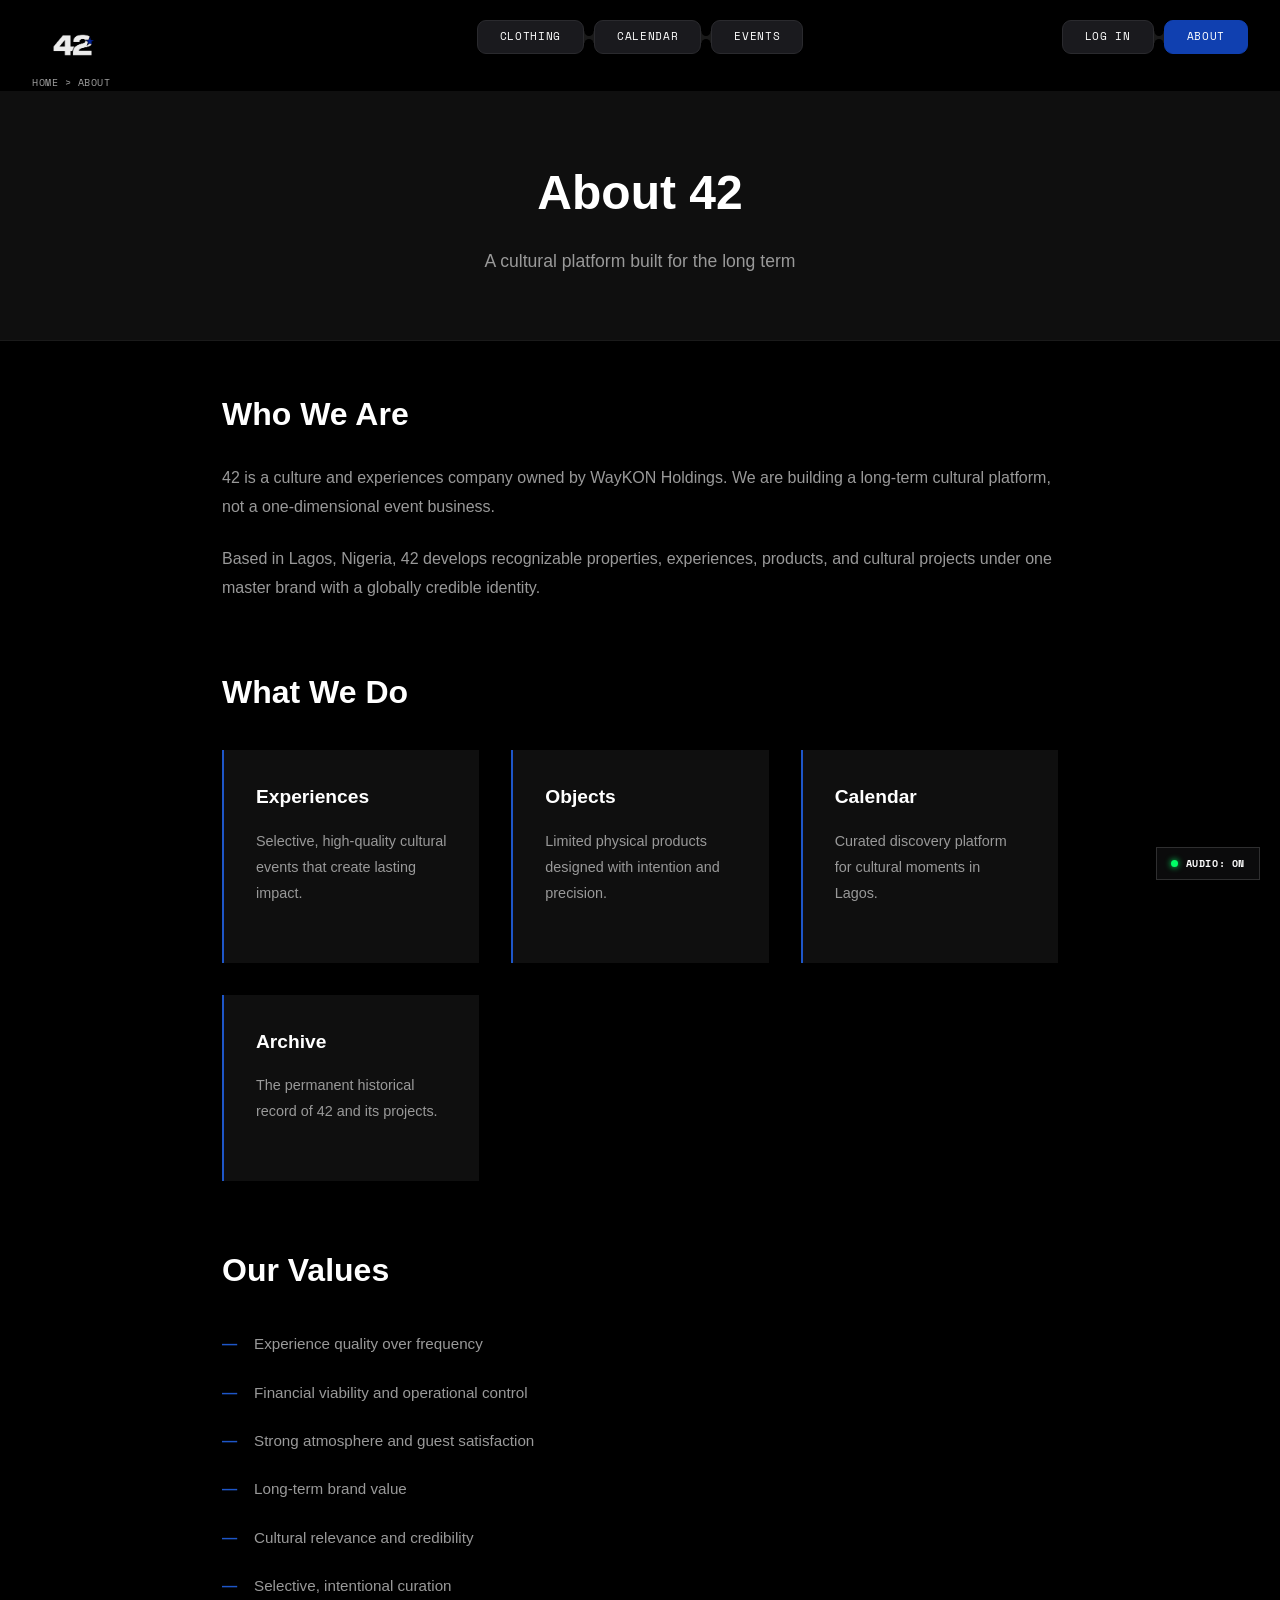
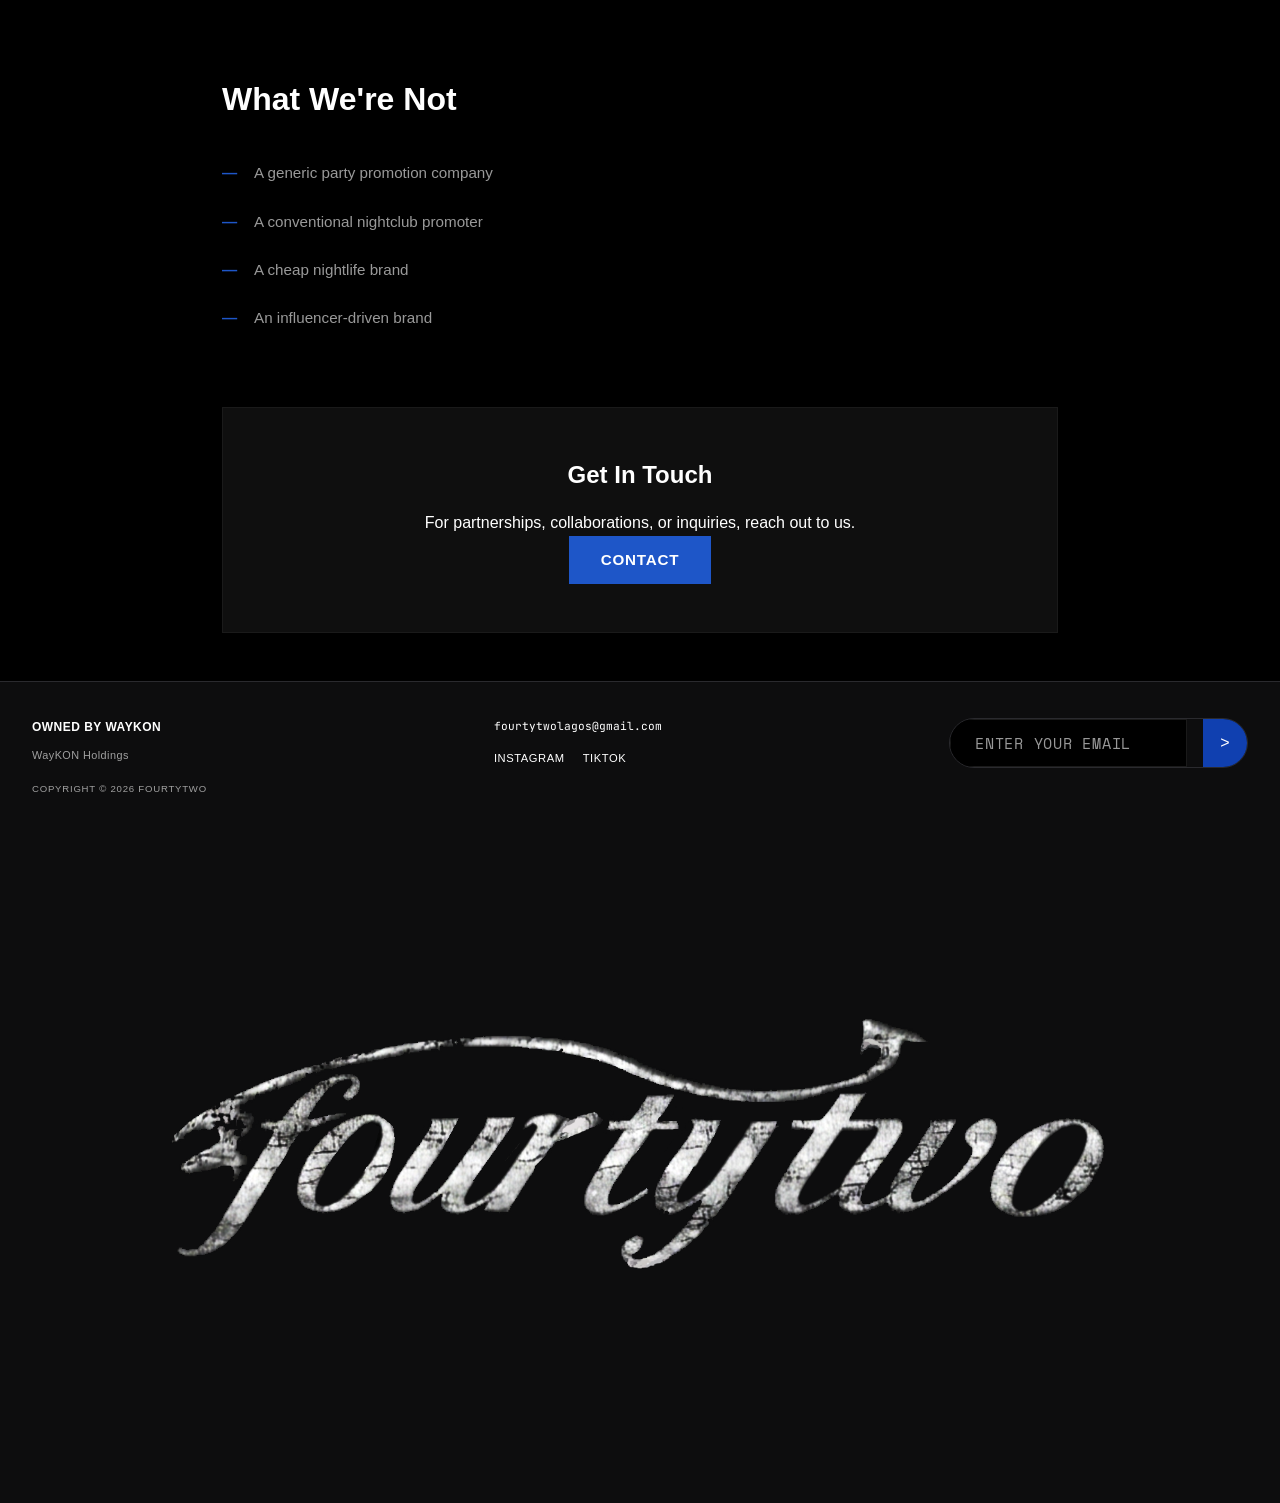
==== about.html @ f709d057 "Skeuomorphic folder-grid Directory, fix widget overlap bug, true persistent audio via pjax Directory" ====
<!DOCTYPE html>
<html lang="en">
<head>
    <meta charset="UTF-8">
    <meta name="viewport" content="width=device-width, initial-scale=1.0">
    <title>About - 42</title>
    <link rel="stylesheet" href="header-footer.css">
    <link rel="stylesheet" href="styles.css">
    <link rel="stylesheet" href="audio-widget.css">
</head>
<body>
    <header class="pdp-header">
        <div class="header-left">
            <a href="index.html"><img src="assets/42logowhite.png" alt="42" class="pdp-logo"></a>
            <span class="pdp-breadcrumb">Home &gt; About</span>
        </div>

        <div class="header-center">
            <nav class="pdp-nav-center">
                <div class="ticket-group">
                    <a href="clothing.html" class="ticket-tab">Clothing</a>
                    <span class="ticket-neck"></span>
                    <a href="calendar.html" class="ticket-tab">Calendar</a>
                    <span class="ticket-neck"></span>
                    <a href="events.html" class="ticket-tab">Events</a>
                </div>
            </nav>
        </div>

        <div class="header-right">
            <div class="pdp-nav-right">
                <div class="ticket-group">
                    <a href="#" class="ticket-tab">Log In</a>
                    <span class="ticket-neck"></span>
                    <a href="about.html" class="ticket-tab active">About</a>
                </div>
            </div>
            <button class="hamburger-btn" id="hamburgerBtn" aria-label="Open menu">
                <span></span><span></span><span></span>
            </button>
        </div>
    </header>

    <div class="mobile-menu-overlay" id="mobileMenu">
        <button class="mobile-menu-close" id="mobileMenuClose" aria-label="Close menu">&times;</button>
        <nav class="mobile-menu-list">
            <a href="index.html" class="mobile-menu-item"><span class="mm-index">0001</span>Home</a>
            <a href="clothing.html" class="mobile-menu-item"><span class="mm-index">0002</span>Clothing</a>
            <a href="calendar.html" class="mobile-menu-item"><span class="mm-index">0003</span>Calendar</a>
            <a href="events.html" class="mobile-menu-item"><span class="mm-index">0004</span>Events</a>
            <a href="about.html" class="mobile-menu-item active"><span class="mm-index">0005</span>About &amp; Contact</a>
            <a href="#" class="mobile-menu-item"><span class="mm-index">0006</span>Log In</a>
        </nav>
    </div>

    <section class="page-header">
        <h1>About 42</h1>
        <p>A cultural platform built for the long term</p>
    </section>

    <section class="about-container">
        <div class="about-section">
            <h2>Who We Are</h2>
            <p>
                42 is a culture and experiences company owned by WayKON Holdings.
                We are building a long-term cultural platform, not a one-dimensional event business.
            </p>
            <p>
                Based in Lagos, Nigeria, 42 develops recognizable properties, experiences, products,
                and cultural projects under one master brand with a globally credible identity.
            </p>
        </div>

        <div class="about-section">
            <h2>What We Do</h2>
            <div class="offerings">
                <div class="offering">
                    <h3>Experiences</h3>
                    <p>Selective, high-quality cultural events that create lasting impact.</p>
                </div>
                <div class="offering">
                    <h3>Objects</h3>
                    <p>Limited physical products designed with intention and precision.</p>
                </div>
                <div class="offering">
                    <h3>Calendar</h3>
                    <p>Curated discovery platform for cultural moments in Lagos.</p>
                </div>
                <div class="offering">
                    <h3>Archive</h3>
                    <p>The permanent historical record of 42 and its projects.</p>
                </div>
            </div>
        </div>

        <div class="about-section">
            <h2>Our Values</h2>
            <ul class="values-list">
                <li>Experience quality over frequency</li>
                <li>Financial viability and operational control</li>
                <li>Strong atmosphere and guest satisfaction</li>
                <li>Long-term brand value</li>
                <li>Cultural relevance and credibility</li>
                <li>Selective, intentional curation</li>
            </ul>
        </div>

        <div class="about-section">
            <h2>What We're Not</h2>
            <ul class="values-list">
                <li>A generic party promotion company</li>
                <li>A conventional nightclub promoter</li>
                <li>A cheap nightlife brand</li>
                <li>An influencer-driven brand</li>
            </ul>
        </div>

        <div class="about-cta" id="contact">
            <h2>Get In Touch</h2>
            <p>For partnerships, collaborations, or inquiries, reach out to us.</p>
            <a href="#" class="btn btn-primary">Contact</a>
        </div>
    </section>

    <footer class="pdp-footer">
        <div class="footer-top">
            <div class="footer-col footer-legal">
                <p class="footer-owner">Owned by WayKON</p>
                <p class="footer-owner-sub">WayKON Holdings</p>
                <p class="footer-copyright">Copyright &copy; 2026 Fourtytwo</p>
            </div>

            <div class="footer-col footer-contact">
                <a href="mailto:fourtytwolagos@gmail.com" class="footer-link footer-email">fourtytwolagos@gmail.com</a>
                <div class="footer-social">
                    <a href="#" class="footer-link" target="_blank" rel="noopener">Instagram</a>
                    <a href="#" class="footer-link" target="_blank" rel="noopener">TikTok</a>
                </div>
            </div>

            <div class="footer-col footer-newsletter">
                <form class="newsletter-form" id="globalNewsletterForm">
                    <input type="email" placeholder="Enter your email" required>
                    <button type="submit" aria-label="Subscribe">&gt;</button>
                </form>
            </div>
        </div>

        <div class="footer-hero">
            <img src="assets/42hooklogo.png" alt="42" class="footer-hero-logo">
        </div>
    </footer>

    <script>
        var hamburgerBtn = document.getElementById('hamburgerBtn');
        var mobileMenu = document.getElementById('mobileMenu');
        var mobileMenuClose = document.getElementById('mobileMenuClose');

        hamburgerBtn.addEventListener('click', function () {
            mobileMenu.classList.add('open');
        });

        mobileMenuClose.addEventListener('click', function () {
            mobileMenu.classList.remove('open');
        });

        document.querySelectorAll('.mobile-menu-item').forEach(function (item) {
            item.addEventListener('click', function () {
                mobileMenu.classList.remove('open');
            });
        });

        var globalNewsletterForm = document.getElementById('globalNewsletterForm');
        globalNewsletterForm.addEventListener('submit', function (e) {
            e.preventDefault();
            globalNewsletterForm.reset();
        });
    </script>

    <button type="button" class="audio-widget" aria-label="Toggle background audio">
        <span class="audio-status-light"></span>
        <span class="audio-label">Audio: On</span>
    </button>
    <script src="audio.js"></script>
    <script src="pjax.js"></script>
</body>
</html>
---- header-footer.css ----
/* ===== 42 — Shared Header + Footer System =====
   Loaded on every page so the top nav and global footer render
   identically site-wide. Component classes only — each page keeps
   its own body/reset/page-content styles in its own stylesheet. */

@import url('https://fonts.googleapis.com/css2?family=Space+Mono:wght@400;700&family=Space+Grotesk:wght@500;700&family=JetBrains+Mono:wght@400;500&display=swap');

:root {
    --bg: #0D0D0E;
    --panel: #1A1A1E;
    --panel-border: #2A2A2E;
    --ink: #FFFFFF;
    --grey: #A0A0A0;
    --accent: #1040B0;
    --accent-hover: #1E56C8;
}

/* ===== Header ===== */
.pdp-header {
    display: grid;
    grid-template-columns: 1fr auto 1fr;
    align-items: start;
    gap: 16px;
    padding: 20px 32px 0;
}

.header-left {
    display: flex;
    flex-direction: column;
    gap: 4px;
    justify-self: start;
}

.header-center {
    display: flex;
    align-items: center;
    justify-self: center;
}

.header-right {
    display: flex;
    align-items: center;
    gap: 16px;
    justify-self: end;
}

.pdp-logo {
    display: block;
    height: 50px;
    width: auto;
}

.pdp-breadcrumb {
    font-family: 'Space Mono', monospace;
    font-size: 0.65rem;
    letter-spacing: 0.05em;
    text-transform: uppercase;
    color: var(--grey);
}

.pdp-nav-center {
    display: flex;
}

/* ===== Hamburger (mobile only) ===== */
.hamburger-btn {
    display: none;
    flex-direction: column;
    justify-content: center;
    gap: 5px;
    width: 28px;
    height: 22px;
    background: none;
    border: none;
    cursor: pointer;
    padding: 0;
}

.hamburger-btn span {
    display: block;
    width: 100%;
    height: 2px;
    background: #ffffff;
}

/* ===== Mobile Full-Screen Menu ===== */
.mobile-menu-overlay {
    position: fixed;
    inset: 0;
    background: var(--bg);
    z-index: 2000;
    display: flex;
    flex-direction: column;
    justify-content: center;
    padding: 32px 28px;
    opacity: 0;
    transform: translateY(-12px);
    pointer-events: none;
    transition: opacity 0.25s ease, transform 0.25s ease;
}

.mobile-menu-overlay.open {
    opacity: 1;
    transform: translateY(0);
    pointer-events: auto;
}

.mobile-menu-close {
    position: absolute;
    top: 24px;
    right: 28px;
    background: none;
    border: none;
    color: #ffffff;
    font-size: 2rem;
    line-height: 1;
    cursor: pointer;
}

.mobile-menu-list {
    display: flex;
    flex-direction: column;
    gap: 4px;
}

.mobile-menu-item {
    display: flex;
    align-items: baseline;
    gap: 20px;
    font-family: 'Space Grotesk', 'Space Mono', monospace;
    font-size: clamp(2.6rem, 12vw, 4.2rem);
    font-weight: 700;
    text-transform: uppercase;
    letter-spacing: -0.01em;
    line-height: 1.02;
    color: #ffffff;
    text-decoration: none;
}

.mm-index {
    font-family: 'Space Mono', monospace;
    font-size: 0.9rem;
    font-weight: 400;
    color: var(--grey);
    min-width: 2.6em;
}

.mobile-menu-item.active,
.mobile-menu-item.active .mm-index {
    color: var(--accent-hover);
}

/* ===== Ticket-Tab Component =====
   Interlocking rounded-block navigation with a narrow connecting
   "neck" between each pair of tabs, and small circular notches
   punched out of the neck (colored to match the canvas) to create
   the ticket-stub / perforated coupon-link seam. */
.ticket-group {
    display: flex;
    align-items: center;
}

.ticket-tab {
    position: relative;
    z-index: 2;
    height: 34px;
    padding: 0 22px;
    display: inline-flex;
    align-items: center;
    justify-content: center;
    border-radius: 9px;
    background: var(--panel);
    border: 1px solid var(--panel-border);
    color: var(--ink);
    font-family: 'Space Mono', monospace;
    font-size: 0.68rem;
    letter-spacing: 0.06em;
    text-transform: uppercase;
    text-decoration: none;
    white-space: nowrap;
    cursor: pointer;
    transition: background 0.2s ease, border-color 0.2s ease, color 0.2s ease;
}

.ticket-tab.active {
    background: var(--accent);
    border-color: var(--accent);
    color: #ffffff;
}

.ticket-tab:hover {
    background: var(--accent-hover);
    border-color: var(--accent-hover);
    color: #ffffff;
}

.ticket-neck {
    position: relative;
    z-index: 1;
    width: 14px;
    height: 14px;
    flex-shrink: 0;
    background: var(--panel-border);
    margin: 0 -1px;
}

.ticket-neck::before,
.ticket-neck::after {
    content: '';
    position: absolute;
    left: 50%;
    transform: translateX(-50%);
    width: 11px;
    height: 11px;
    border-radius: 50%;
    background: var(--bg);
}

.ticket-neck::before {
    top: -5.5px;
}

.ticket-neck::after {
    bottom: -5.5px;
}

/* ===== Footer ===== */
.pdp-footer {
    background: var(--bg);
    border-top: 1px solid var(--panel-border);
    margin-top: 40px;
}

.footer-top {
    max-width: 1400px;
    margin: 0 auto;
    padding: 36px 32px 10px;
    display: flex;
    flex-wrap: wrap;
    gap: 40px;
    justify-content: space-between;
}

.footer-col {
    display: flex;
    flex-direction: column;
    gap: 10px;
}

.footer-owner {
    color: var(--ink);
    font-weight: 700;
    text-transform: uppercase;
    letter-spacing: 0.04em;
    font-size: 0.75rem;
}

.footer-owner-sub {
    color: var(--grey);
    font-size: 0.68rem;
    letter-spacing: 0.04em;
}

.footer-copyright {
    color: var(--grey);
    margin-top: 6px;
    text-transform: uppercase;
    letter-spacing: 0.08em;
    font-size: 0.6rem;
}

.footer-link {
    color: var(--ink);
    text-decoration: none;
    text-transform: uppercase;
    letter-spacing: 0.05em;
    font-size: 0.7rem;
    transition: color 0.2s ease;
}

.footer-link:hover {
    color: var(--accent-hover);
}

.footer-email {
    font-family: 'JetBrains Mono', 'Space Mono', monospace;
    text-transform: none;
    letter-spacing: 0;
}

.footer-social {
    display: flex;
    gap: 18px;
    margin-top: 4px;
}

.newsletter-form {
    display: flex;
    border: 1px solid var(--panel-border);
    border-radius: 999px;
    overflow: hidden;
    min-width: 240px;
}

.newsletter-form input {
    flex: 1;
    background: transparent;
    border: none;
    padding: 10px 16px;
    color: var(--ink);
    font-family: 'Space Mono', monospace;
    font-size: 0.65rem;
    text-transform: uppercase;
    letter-spacing: 0.05em;
}

.newsletter-form input::placeholder {
    color: var(--grey);
}

.newsletter-form input:focus {
    outline: none;
}

.newsletter-form button {
    background: var(--accent);
    border: none;
    color: #ffffff;
    width: 44px;
    font-size: 1rem;
    cursor: pointer;
    transition: background 0.2s ease;
}

.newsletter-form button:hover {
    background: var(--accent-hover);
}

.footer-hero {
    width: 100%;
    overflow: hidden;
    padding: 0 24px 4px;
}

.footer-hero-logo {
    width: 100%;
    display: block;
}

/* ===== Responsive (Mobile ≤768px) ===== */
@media (max-width: 768px) {
    .pdp-header {
        grid-template-columns: 1fr auto;
        align-items: center;
        padding: 20px 24px 0;
    }

    .header-left {
        justify-self: start;
    }

    .pdp-logo {
        height: 38px;
    }

    .header-center {
        display: none;
    }

    .header-right {
        justify-self: end;
    }

    .header-right .pdp-nav-right {
        display: none;
    }

    .hamburger-btn {
        display: flex;
    }

    .footer-top {
        flex-direction: column;
        gap: 28px;
        padding: 36px 24px 16px;
    }

    .newsletter-form {
        min-width: 0;
        width: 100%;
    }
}
---- styles.css ----
/* Root Variables */
:root {
    --primary-color: #1a3a52;
    --primary-light: #2a5a7f;
    --bg-dark: #000000;
    --bg-washed: #0f0f0f;
    --text-primary: #ffffff;
    --text-secondary: #999999;
    --text-tertiary: #666666;
    --border-color: #1a1a1a;
    --accent-blue: #1E56C8;
    --accent-blue-deep: #1040B0;
    --code-color: #7c7c7c;
}

/* Global Styles */
* {
    margin: 0;
    padding: 0;
    box-sizing: border-box;
}

html, body {
    width: 100%;
    overflow-x: hidden;
}

body {
    background-color: var(--bg-dark);
    color: var(--text-primary);
    font-family: -apple-system, BlinkMacSystemFont, 'Segoe UI', Roboto, 'Helvetica Neue', Arial, sans-serif;
    line-height: 1.6;
}

/* Loading Screen */
.loading-screen {
    position: fixed;
    top: 0;
    left: 0;
    width: 100%;
    height: 100%;
    background-color: #000000;
    display: flex;
    align-items: center;
    justify-content: center;
    z-index: 9999;
    opacity: 1;
    transition: opacity 0.5s ease-out;
}

.loading-content {
    text-align: center;
}

.loading-video {
    max-width: 300px;
    max-height: 300px;
    width: auto;
    height: auto;
}

/* Navigation */
.navbar {
    background-color: transparent;
    border-bottom: none;
    position: fixed;
    top: 0;
    left: 0;
    right: 0;
    z-index: 1000;
    backdrop-filter: blur(10px);
    -webkit-backdrop-filter: blur(10px);
}

.nav-container {
    max-width: 100%;
    margin: 0 auto;
    padding: 1.5rem 2.5rem;
    display: flex;
    justify-content: space-between;
    align-items: center;
}

.logo {
    font-size: 0.9rem;
    font-weight: 400;
    letter-spacing: 0.05em;
    color: var(--text-primary);
    text-transform: uppercase;
}

.nav-links {
    display: flex;
    list-style: none;
    gap: 3rem;
    position: absolute;
    left: 50%;
    transform: translateX(-50%);
}

.nav-links a {
    color: var(--text-secondary);
    text-decoration: none;
    font-size: 0.8rem;
    transition: color 0.3s ease;
    position: relative;
    text-transform: uppercase;
    letter-spacing: 0.1em;
    font-weight: 500;
}

.nav-links a:hover,
.nav-links a.active {
    color: var(--text-primary);
}

.nav-links a.active::after {
    content: '';
    position: absolute;
    bottom: -8px;
    left: 0;
    width: 100%;
    height: 1px;
    background-color: var(--text-primary);
}

.nav-right {
    display: flex;
    gap: 2rem;
    align-items: center;
}

.nav-icon {
    color: var(--text-secondary);
    text-decoration: none;
    font-size: 0.75rem;
    text-transform: uppercase;
    letter-spacing: 0.1em;
    transition: color 0.3s ease;
}

.nav-icon:hover {
    color: var(--text-primary);
}

/* Page Header */
.page-header {
    padding-top: 48px;
    padding-bottom: 80px;
    border-bottom: 1px solid var(--border-color);
}

.page-header h1 {
    font-size: 3.5rem;
    font-weight: 700;
    margin-bottom: 1rem;
}

.page-header p {
    font-size: 1.1rem;
    color: var(--text-secondary);
}

/* Code Label */
.code-label {
    font-size: 0.75rem;
    font-weight: 600;
    letter-spacing: 0.15em;
    color: var(--code-color);
    text-transform: uppercase;
    margin-bottom: 2rem;
    display: block;
}

/* Hero Section */
.hero {
    position: relative;
    min-height: 100vh;
    display: flex;
    align-items: center;
    justify-content: center;
    background: #000000;
    overflow: hidden;
    border-bottom: 1px solid var(--border-color);
}

.hero-bg {
    position: absolute;
    top: 0;
    right: 0;
    width: 50%;
    height: 100%;
    background: radial-gradient(circle at top right, rgba(42, 90, 127, 0.08) 0%, transparent 70%);
    pointer-events: none;
}

.hero-content {
    position: relative;
    z-index: 10;
    text-align: center;
    max-width: 800px;
    padding: 2rem;
}

.hero h1 {
    font-size: 5rem;
    font-weight: 700;
    letter-spacing: -0.02em;
    margin-bottom: 0.5rem;
    line-height: 1.1;
}

.hero .subtitle {
    font-size: 1.2rem;
    color: var(--text-secondary);
    margin-bottom: 1.5rem;
    font-weight: 400;
}

.hero p {
    font-size: 1.5rem;
    color: var(--text-secondary);
    margin-bottom: 0.5rem;
}

.hero-description {
    font-size: 1rem;
    color: var(--text-tertiary);
    margin-bottom: 2.5rem;
    line-height: 1.8;
}

/* Buttons */
.btn {
    display: inline-block;
    padding: 0.75rem 2rem;
    border: none;
    border-radius: 0;
    font-size: 0.95rem;
    font-weight: 600;
    text-decoration: none;
    cursor: pointer;
    transition: all 0.3s ease;
    text-transform: uppercase;
    letter-spacing: 0.05em;
}

.btn-primary {
    background-color: var(--accent-blue);
    color: var(--text-primary);
}

.btn-primary:hover {
    background-color: var(--primary-light);
    transform: translateY(-2px);
}

.btn-secondary {
    background-color: transparent;
    color: var(--accent-blue);
    border: 1px solid var(--accent-blue);
}

.btn-secondary:hover {
    background-color: var(--accent-blue);
    color: var(--text-primary);
}

/* Page Header */
.page-header {
    background-color: var(--bg-washed);
    padding: 4rem 2rem;
    text-align: center;
    border-bottom: 1px solid var(--border-color);
}

.page-header h1 {
    font-size: 3rem;
    margin-bottom: 1rem;
}

.page-header p {
    font-size: 1.1rem;
    color: var(--text-secondary);
}

/* Featured Section */
.featured {
    max-width: 1400px;
    margin: 0 auto;
    padding: 5rem 2rem;
    border-bottom: 1px solid var(--border-color);
}

.featured-header {
    display: flex;
    justify-content: space-between;
    align-items: center;
    margin-bottom: 3rem;
}

.featured-header h2 {
    font-size: 2rem;
    letter-spacing: 0.05em;
}

.archive-link a {
    color: var(--accent-blue);
    text-decoration: none;
    font-size: 0.9rem;
    transition: all 0.3s ease;
}

.archive-link a:hover {
    transform: translateX(4px);
}

.featured-grid {
    display: grid;
    grid-template-columns: repeat(auto-fit, minmax(300px, 1fr));
    gap: 2rem;
}

.featured-item {
    cursor: pointer;
    transition: all 0.3s ease;
}

.featured-item:hover {
    transform: translateY(-4px);
}

.featured-image {
    aspect-ratio: 1;
    margin-bottom: 1.5rem;
}

.featured-info p {
    font-size: 0.9rem;
    color: var(--text-secondary);
    margin-bottom: 0.75rem;
}

.featured-item h3 {
    font-size: 1.3rem;
    margin-bottom: 0.5rem;
}

/* Catalog Section */
.catalog {
    max-width: 1400px;
    margin: 0 auto;
    padding: 3rem 2rem;
    border-bottom: 1px solid var(--border-color);
}

.catalog-header {
    display: flex;
    justify-content: space-between;
    align-items: center;
}

.catalog-header h2 {
    font-size: 2rem;
    letter-spacing: 0.05em;
}

.catalog-nav {
    display: flex;
    gap: 2rem;
}

.catalog-nav a {
    color: var(--text-secondary);
    text-decoration: none;
    font-size: 0.95rem;
    transition: color 0.3s ease;
    position: relative;
}

.catalog-nav a:hover {
    color: var(--accent-blue);
}

/* Clothing Preview Section */
.clothing-preview {
    max-width: 1200px;
    margin: 5rem auto;
    padding: 0 2rem;
}

.preview-content {
    display: grid;
    grid-template-columns: 1fr 1fr;
    gap: 4rem;
    align-items: center;
}

.preview-text h2 {
    font-size: 2.5rem;
    margin-bottom: 1.5rem;
}

.preview-text p {
    font-size: 1rem;
    color: var(--text-secondary);
    margin-bottom: 1rem;
}

.preview-description {
    font-size: 1.1rem !important;
    color: var(--text-secondary) !important;
    margin-bottom: 2rem !important;
}

.preview-image {
    aspect-ratio: 1;
}

.image-placeholder {
    width: 100%;
    height: 100%;
    background-color: var(--bg-washed);
    border: 1px solid var(--border-color);
    display: flex;
    align-items: center;
    justify-content: center;
    font-size: 1.2rem;
    color: var(--text-secondary);
    font-weight: 600;
    letter-spacing: 0.1em;
}

/* Events Container */
.events-container {
    max-width: 1000px;
    margin: 3rem auto;
    padding: 0 2rem;
}

.event-card {
    background-color: var(--bg-washed);
    border: 1px solid var(--border-color);
    padding: 3rem;
    border-radius: 0;
}

.event-header {
    margin-bottom: 2rem;
    border-bottom: 1px solid var(--border-color);
    padding-bottom: 2rem;
}

.event-header h2 {
    font-size: 2.5rem;
    margin-bottom: 0.5rem;
}

.event-date {
    color: var(--accent-blue);
    font-size: 0.95rem;
    font-weight: 600;
    letter-spacing: 0.05em;
}

.event-details {
    margin-bottom: 2.5rem;
}

.event-details p {
    margin-bottom: 1rem;
    font-size: 0.95rem;
    color: var(--text-secondary);
}

.event-description {
    font-size: 1.1rem !important;
    line-height: 1.8 !important;
    color: var(--text-secondary) !important;
}

/* Ticket Section */
.ticket-section {
    margin-bottom: 3rem;
}

.ticket-section h3 {
    font-size: 1.5rem;
    margin-bottom: 2rem;
    letter-spacing: 0.05em;
}

.tickets {
    display: grid;
    grid-template-columns: repeat(auto-fit, minmax(250px, 1fr));
    gap: 2rem;
    margin-bottom: 2rem;
}

.ticket-type {
    background-color: var(--bg-dark);
    border: 1px solid var(--border-color);
    padding: 2rem;
}

.ticket-type h4 {
    font-size: 1.1rem;
    margin-bottom: 1rem;
}

.price {
    color: var(--accent-blue);
    font-size: 1.5rem;
    font-weight: 600;
    margin-bottom: 1.5rem;
}

.ticket-benefits {
    list-style: none;
    font-size: 0.9rem;
}

.ticket-benefits li {
    margin-bottom: 0.5rem;
    color: var(--text-secondary);
    padding-left: 1.5rem;
    position: relative;
}

.ticket-benefits li:before {
    content: '→';
    position: absolute;
    left: 0;
    color: var(--accent-blue);
}

/* Table Section */
.table-section {
    margin-bottom: 3rem;
}

.table-section h3 {
    font-size: 1.5rem;
    margin-bottom: 2rem;
    letter-spacing: 0.05em;
}

.tables {
    display: grid;
    grid-template-columns: repeat(auto-fit, minmax(200px, 1fr));
    gap: 2rem;
    margin-bottom: 2rem;
}

.table-type {
    background-color: var(--bg-dark);
    border: 1px solid var(--border-color);
    padding: 2rem;
}

.table-type h4 {
    font-size: 1.1rem;
    margin-bottom: 1rem;
}

.capacity {
    color: var(--text-secondary);
    font-size: 0.9rem;
    margin-top: 1rem;
}

/* Objects Container */
.objects-container {
    max-width: 1200px;
    margin: 3rem auto;
    padding: 0 2rem;
}

.object-card {
    display: grid;
    grid-template-columns: 1fr 1fr;
    gap: 3rem;
    align-items: center;
    margin-bottom: 4rem;
}

.object-card.alternate {
    direction: rtl;
}

.object-card.alternate > * {
    direction: ltr;
}

.object-image {
    aspect-ratio: 1;
}

.object-info {
    padding: 2rem;
}

.object-type {
    color: var(--accent-blue);
    font-size: 0.85rem;
    font-weight: 600;
    letter-spacing: 0.1em;
    text-transform: uppercase;
    margin-bottom: 1rem;
}

.object-info h2 {
    font-size: 2rem;
    margin-bottom: 1rem;
}

.object-description {
    color: var(--text-secondary);
    margin-bottom: 2rem;
    line-height: 1.8;
}

.object-details {
    background-color: var(--bg-washed);
    padding: 1.5rem;
    margin-bottom: 1.5rem;
    border-left: 2px solid var(--accent-blue);
}

.object-details p {
    margin-bottom: 0.75rem;
    font-size: 0.9rem;
}

/* Archive Preview */
.archive-preview {
    background-color: var(--bg-washed);
    padding: 4rem 2rem;
    text-align: center;
    margin-top: 4rem;
}

.archive-preview h2 {
    font-size: 2rem;
    margin-bottom: 1rem;
}

.archive-preview p {
    color: var(--text-secondary);
    margin-bottom: 2rem;
}

/* Calendar */
.calendar-container {
    max-width: 1000px;
    margin: 3rem auto;
    padding: 0 2rem;
}

.calendar-intro {
    background-color: var(--bg-washed);
    padding: 2rem;
    border: 1px solid var(--border-color);
    margin-bottom: 3rem;
    color: var(--text-secondary);
    line-height: 1.8;
}

.calendar-filters {
    display: flex;
    align-items: center;
    margin-bottom: 3rem;
    flex-wrap: wrap;
}

/* Ticket-tab component: interlocking rounded blocks connected by a
   narrow neck with circular notches punched to the canvas color,
   matching the ticket-stub navigation used on the clothing page. */
.ticket-neck {
    position: relative;
    z-index: 1;
    width: 12px;
    height: 12px;
    flex-shrink: 0;
    background: var(--border-color);
    margin: 0 -1px;
}

.ticket-neck::before,
.ticket-neck::after {
    content: '';
    position: absolute;
    left: 50%;
    transform: translateX(-50%);
    width: 9px;
    height: 9px;
    border-radius: 50%;
    background: var(--bg-dark);
}

.ticket-neck::before {
    top: -4.5px;
}

.ticket-neck::after {
    bottom: -4.5px;
}

.filter-btn {
    position: relative;
    z-index: 2;
    padding: 0.5rem 1.5rem;
    background-color: var(--bg-washed);
    border: 1px solid var(--border-color);
    border-radius: 8px;
    color: var(--text-secondary);
    cursor: pointer;
    transition: all 0.3s ease;
    font-size: 0.9rem;
}

.filter-btn:hover,
.filter-btn.active {
    background-color: var(--accent-blue);
    color: var(--text-primary);
    border-color: var(--accent-blue);
}

.events-list {
    display: flex;
    flex-direction: column;
    gap: 1.5rem;
}

.calendar-event {
    display: flex;
    align-items: flex-start;
    gap: 2rem;
    padding: 1.5rem;
    background-color: var(--bg-washed);
    border: 1px solid var(--border-color);
    transition: all 0.3s ease;
}

.calendar-event:hover {
    border-color: var(--accent-blue);
    background-color: rgba(42, 90, 127, 0.05);
}

.event-meta {
    display: flex;
    flex-direction: column;
    align-items: center;
    min-width: 60px;
}

.event-month {
    font-size: 0.75rem;
    font-weight: 700;
    letter-spacing: 0.1em;
    color: var(--accent-blue);
    text-transform: uppercase;
}

.event-day {
    font-size: 2rem;
    font-weight: 700;
}

.event-info {
    flex: 1;
}

.event-info h3 {
    font-size: 1.3rem;
    margin-bottom: 0.5rem;
}

.event-venue {
    font-size: 0.9rem;
    color: var(--text-secondary);
    margin-bottom: 0.5rem;
}

.event-category {
    font-size: 0.85rem;
    color: var(--accent-blue);
    font-weight: 600;
}

.event-link {
    color: var(--accent-blue);
    text-decoration: none;
    font-size: 0.9rem;
    font-weight: 600;
    transition: all 0.3s ease;
}

.event-link:hover {
    transform: translateX(4px);
}

/* About Container */
.about-container {
    max-width: 900px;
    margin: 3rem auto;
    padding: 0 2rem;
}

.about-section {
    margin-bottom: 4rem;
}

.about-section h2 {
    font-size: 2rem;
    margin-bottom: 1.5rem;
}

.about-section p {
    font-size: 1rem;
    color: var(--text-secondary);
    line-height: 1.8;
    margin-bottom: 1.5rem;
}

.offerings {
    display: grid;
    grid-template-columns: repeat(auto-fit, minmax(200px, 1fr));
    gap: 2rem;
    margin-top: 2rem;
}

.offering {
    background-color: var(--bg-washed);
    padding: 2rem;
    border-left: 2px solid var(--accent-blue);
}

.offering h3 {
    font-size: 1.2rem;
    margin-bottom: 1rem;
}

.offering p {
    font-size: 0.9rem;
    color: var(--text-secondary);
}

.values-list {
    list-style: none;
    font-size: 0.95rem;
    color: var(--text-secondary);
}

.values-list li {
    padding: 0.75rem 0;
    padding-left: 2rem;
    position: relative;
}

.values-list li:before {
    content: '—';
    position: absolute;
    left: 0;
    color: var(--accent-blue);
    font-weight: 600;
}

.about-cta {
    background-color: var(--bg-washed);
    padding: 3rem;
    text-align: center;
    border: 1px solid var(--border-color);
}

.about-cta h2 {
    margin-bottom: 1rem;
}

/* Newsletter Section */
.newsletter {
    background-color: var(--bg-washed);
    padding: 4rem 2rem;
    margin: 4rem 0;
}

.newsletter-content {
    max-width: 600px;
    margin: 0 auto;
    text-align: center;
}

.newsletter-content h2 {
    font-size: 2rem;
    margin-bottom: 1rem;
}

.newsletter-content p {
    color: var(--text-secondary);
    margin-bottom: 2rem;
}

.newsletter-form {
    display: flex;
    gap: 1rem;
}

.newsletter-form input {
    flex: 1;
    padding: 0.75rem 1.5rem;
    background-color: var(--bg-dark);
    border: 1px solid var(--border-color);
    color: var(--text-primary);
    font-size: 0.95rem;
}

.newsletter-form input::placeholder {
    color: var(--text-secondary);
}

.newsletter-form input:focus {
    outline: none;
    border-color: var(--accent-blue);
}

/* Footer */
.footer {
    background-color: var(--bg-washed);
    border-top: 1px solid var(--border-color);
    padding: 2rem;
    text-align: center;
}

.footer-content p {
    font-size: 0.85rem;
    color: var(--text-secondary);
    margin: 0.5rem 0;
}

/* Responsive */
@media (max-width: 768px) {
    .nav-links {
        gap: 1.5rem;
        font-size: 0.9rem;
    }

    .hero h1 {
        font-size: 3rem;
    }

    .preview-content,
    .object-card {
        grid-template-columns: 1fr;
        gap: 2rem;
    }

    .object-card.alternate {
        direction: ltr;
    }

    .tickets,
    .tables,
    .offerings {
        grid-template-columns: 1fr;
    }

    .calendar-event {
        flex-direction: column;
        align-items: flex-start;
    }

    .newsletter-form {
        flex-direction: column;
    }

    .page-header h1 {
        font-size: 2rem;
    }
}
---- audio-widget.css ----
/* ===== 42 — Shared Audio Widget =====
   Self-contained (hardcoded colors) so it works identically on every
   page regardless of which theme stylesheet is also loaded. */

.audio-widget {
    position: fixed;
    bottom: 20px;
    right: 20px;
    z-index: 10000;
    display: inline-flex;
    align-items: center;
    gap: 8px;
    width: auto;
    max-width: 180px;
    background: rgba(13, 13, 14, 0.9);
    border: 1px solid rgba(255, 255, 255, 0.15);
    color: #ffffff;
    padding: 8px 14px;
    font-family: 'Space Mono', 'Courier Prime', monospace;
    font-size: 0.62rem;
    font-weight: 700;
    letter-spacing: 0.06em;
    text-transform: uppercase;
    white-space: nowrap;
    cursor: pointer;
}

.audio-status-light {
    flex-shrink: 0;
    width: 7px;
    height: 7px;
    border-radius: 50%;
    background: #00FF66;
    box-shadow: 0 0 6px #00FF66;
}

.audio-widget.off .audio-status-light {
    background: #FF0033;
    box-shadow: 0 0 6px #FF0033;
}

@media (max-width: 768px) {
    .audio-widget {
        bottom: 16px;
        right: 16px;
        padding: 7px 12px;
    }
}
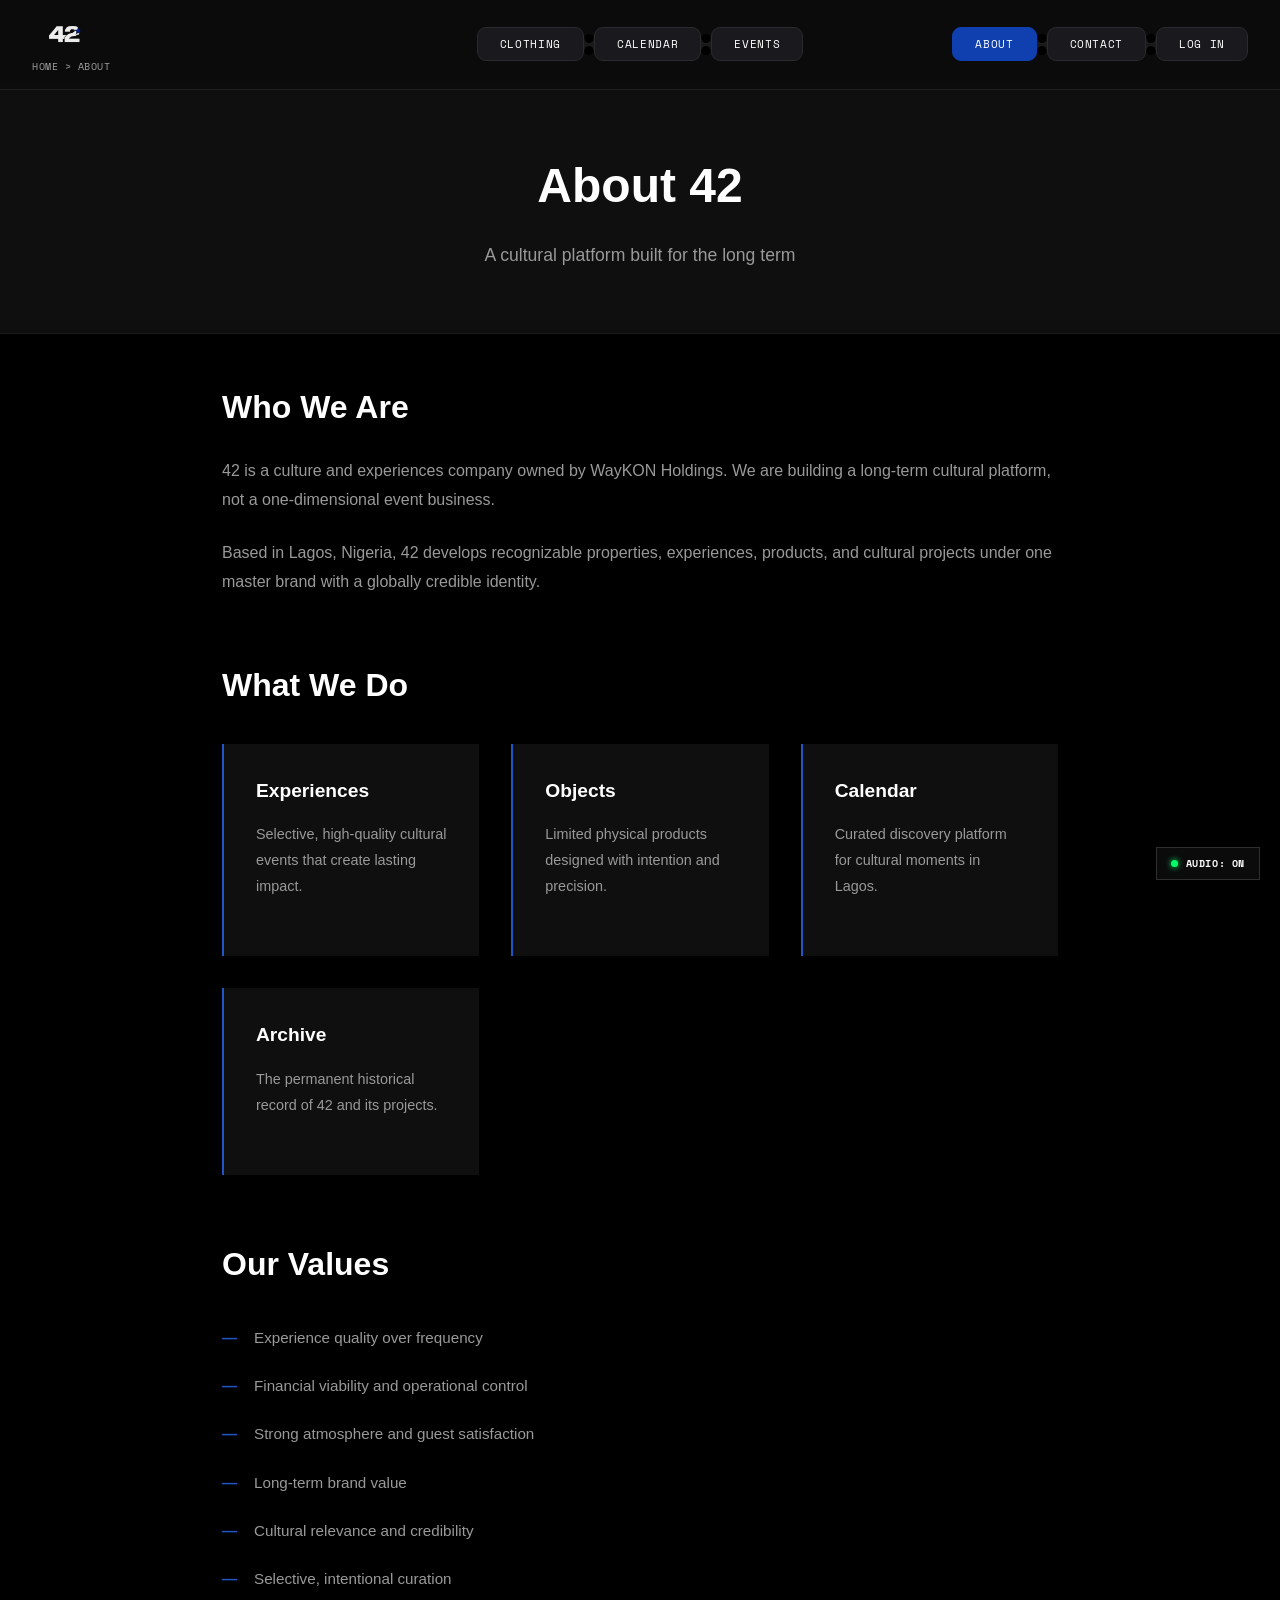
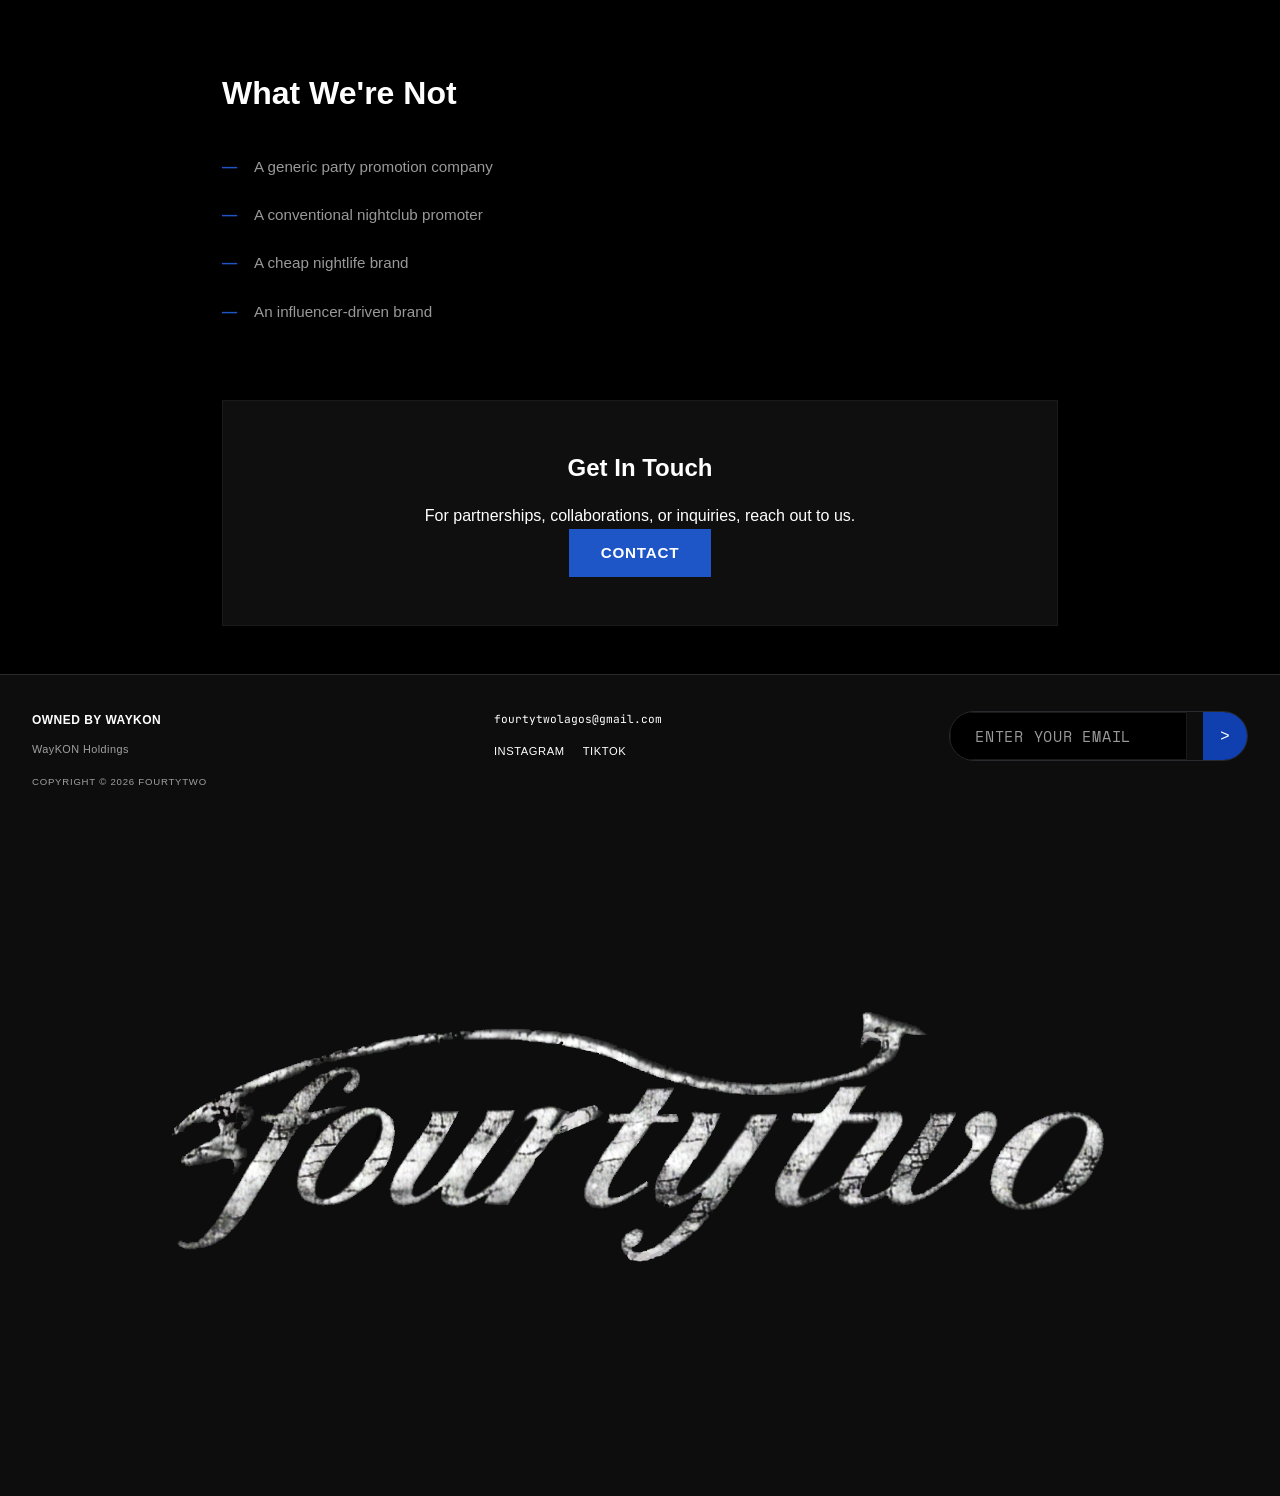
==== commit 14f4171d: "Add sticky header nav, Events hero redesign, and Special Guests marquee - Make .pdp-header fixed/sti" ====
--- a/about.html
+++ b/about.html
@@ -30,9 +30,11 @@
         <div class="header-right">
             <div class="pdp-nav-right">
                 <div class="ticket-group">
+                    <a href="about.html" class="ticket-tab active">About</a>
+                    <span class="ticket-neck"></span>
+                    <a href="about.html#contact" class="ticket-tab">Contact</a>
+                    <span class="ticket-neck"></span>
                     <a href="#" class="ticket-tab">Log In</a>
-                    <span class="ticket-neck"></span>
-                    <a href="about.html" class="ticket-tab active">About</a>
                 </div>
             </div>
             <button class="hamburger-btn" id="hamburgerBtn" aria-label="Open menu">
--- a/header-footer.css
+++ b/header-footer.css
@@ -15,13 +15,28 @@
     --accent-hover: #1E56C8;
 }
 
-/* ===== Header ===== */
+/* ===== Header (sticky) ===== */
 .pdp-header {
+    position: fixed;
+    top: 0;
+    left: 0;
+    right: 0;
+    z-index: 9999;
     display: grid;
     grid-template-columns: 1fr auto 1fr;
-    align-items: start;
+    align-items: center;
     gap: 16px;
-    padding: 20px 32px 0;
+    padding: 14px 32px;
+    background: rgba(13, 13, 14, 0.85);
+    backdrop-filter: blur(10px);
+    -webkit-backdrop-filter: blur(10px);
+    border-bottom: 1px solid rgba(255, 255, 255, 0.08);
+}
+
+/* Compensates for the header's own height now that it's removed from
+   normal flow — keeps every page's content clear of the fixed bar. */
+body {
+    padding-top: 84px;
 }
 
 .header-left {
@@ -46,7 +61,7 @@
 
 .pdp-logo {
     display: block;
-    height: 50px;
+    height: 40px;
     width: auto;
 }
 
@@ -88,7 +103,7 @@
     position: fixed;
     inset: 0;
     background: var(--bg);
-    z-index: 2000;
+    z-index: 10500;
     display: flex;
     flex-direction: column;
     justify-content: center;
@@ -352,7 +367,11 @@
     .pdp-header {
         grid-template-columns: 1fr auto;
         align-items: center;
-        padding: 20px 24px 0;
+        padding: 12px 20px;
+    }
+
+    body {
+        padding-top: 72px;
     }
 
     .header-left {
@@ -360,7 +379,7 @@
     }
 
     .pdp-logo {
-        height: 38px;
+        height: 32px;
     }
 
     .header-center {
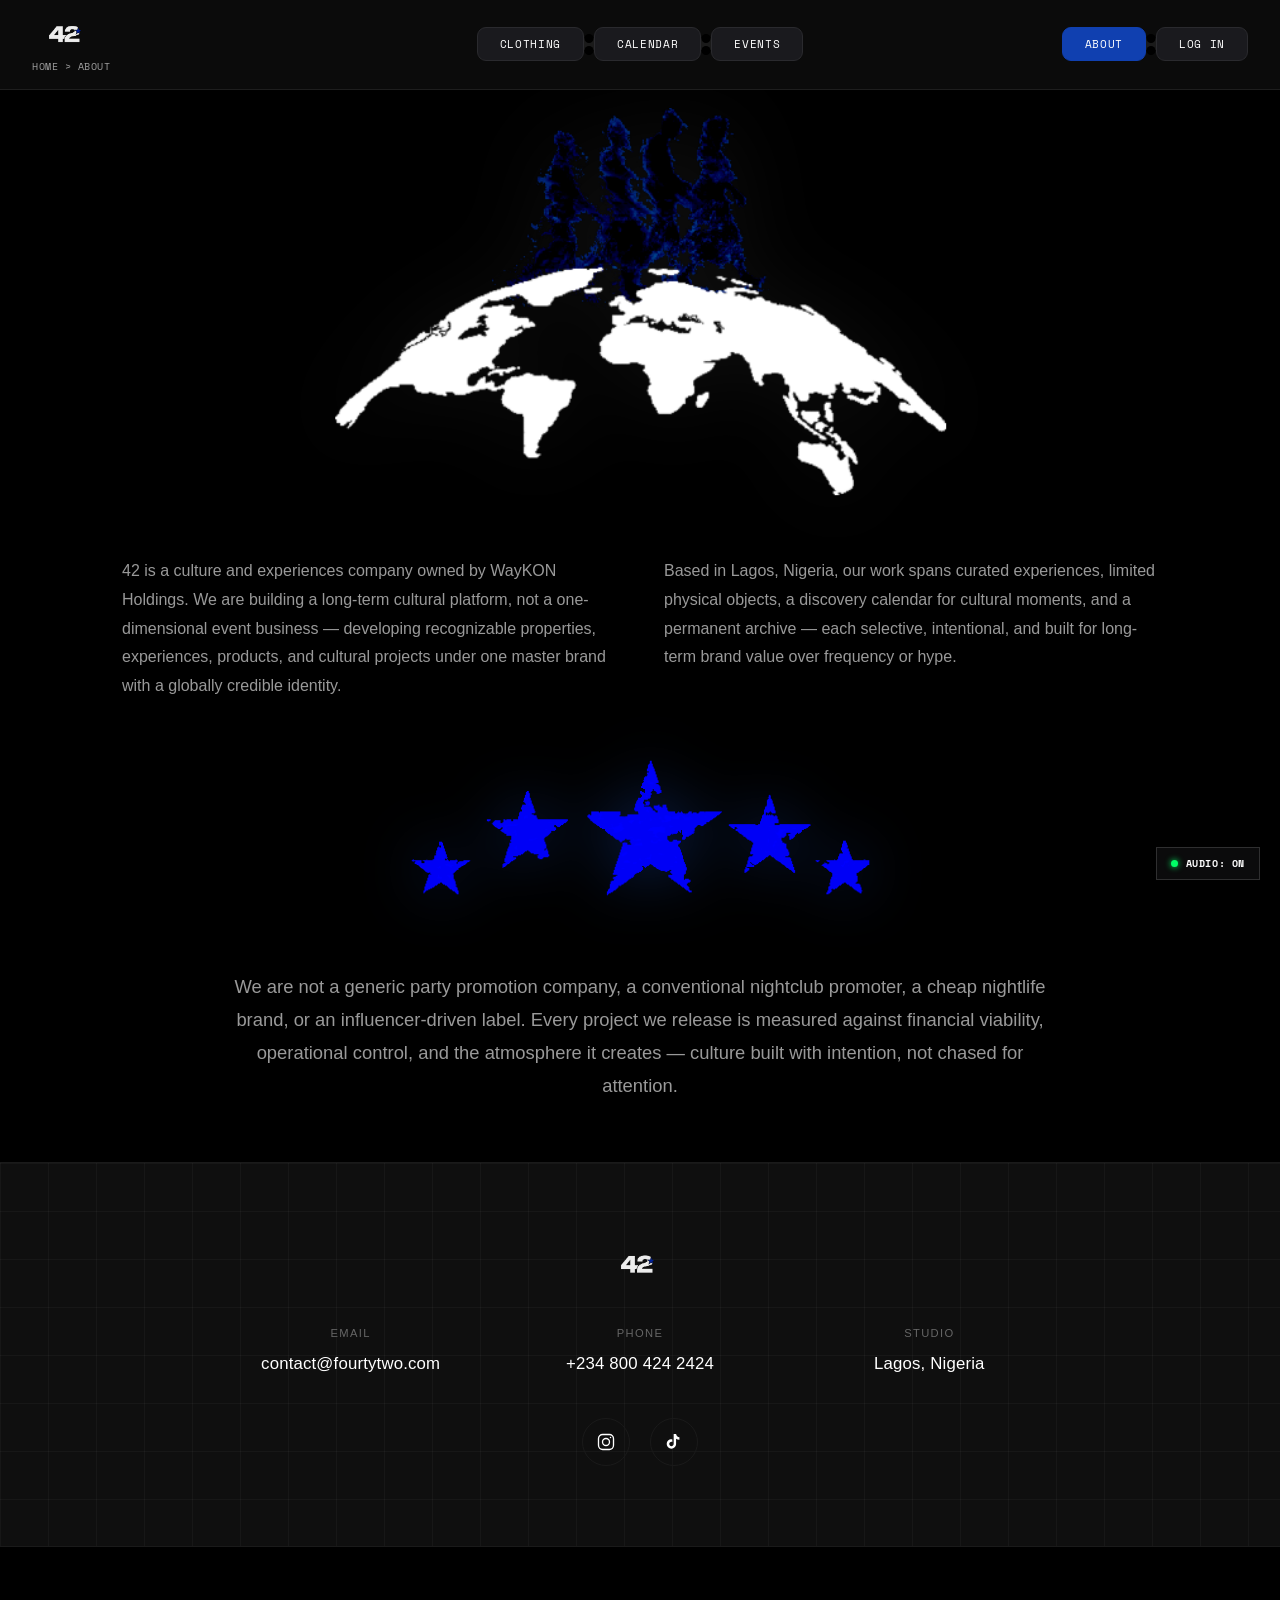
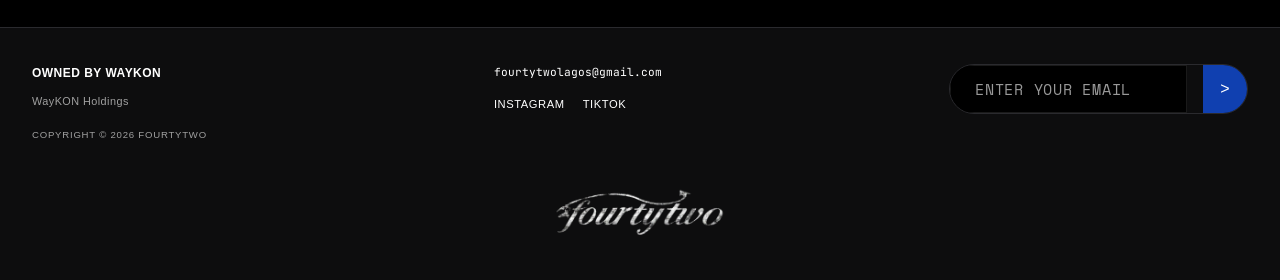
==== commit f0998045: "Rebuild About/Calendar pages, sync Events CTAs, fix header/footer/directory bugs About: - Replace se" ====
--- a/about.html
+++ b/about.html
@@ -32,8 +32,6 @@
                 <div class="ticket-group">
                     <a href="about.html" class="ticket-tab active">About</a>
                     <span class="ticket-neck"></span>
-                    <a href="about.html#contact" class="ticket-tab">Contact</a>
-                    <span class="ticket-neck"></span>
                     <a href="#" class="ticket-tab">Log In</a>
                 </div>
             </div>
@@ -47,82 +45,87 @@
         <button class="mobile-menu-close" id="mobileMenuClose" aria-label="Close menu">&times;</button>
         <nav class="mobile-menu-list">
             <a href="index.html" class="mobile-menu-item"><span class="mm-index">0001</span>Home</a>
-            <a href="clothing.html" class="mobile-menu-item"><span class="mm-index">0002</span>Clothing</a>
-            <a href="calendar.html" class="mobile-menu-item"><span class="mm-index">0003</span>Calendar</a>
-            <a href="events.html" class="mobile-menu-item"><span class="mm-index">0004</span>Events</a>
-            <a href="about.html" class="mobile-menu-item active"><span class="mm-index">0005</span>About &amp; Contact</a>
-            <a href="#" class="mobile-menu-item"><span class="mm-index">0006</span>Log In</a>
+            <a href="events.html" class="mobile-menu-item"><span class="mm-index">0002</span>Events</a>
+            <a href="clothing.html" class="mobile-menu-item"><span class="mm-index">0003</span>Clothing</a>
+            <a href="calendar.html" class="mobile-menu-item"><span class="mm-index">0004</span>Calendar</a>
+            <a href="about.html" class="mobile-menu-item active"><span class="mm-index">0005</span>About</a>
+            <a href="about.html#contact" class="mobile-menu-item"><span class="mm-index">0006</span>Contact</a>
         </nav>
     </div>
 
-    <section class="page-header">
-        <h1>About 42</h1>
-        <p>A cultural platform built for the long term</p>
-    </section>
+    <main class="about-canvas">
+        <section class="about-globe">
+            <img src="assets/about-globe.png" alt="World map with walking figures" class="about-globe-img">
+        </section>
 
-    <section class="about-container">
-        <div class="about-section">
-            <h2>Who We Are</h2>
+        <section class="about-columns">
+            <div class="about-col">
+                <p>
+                    42 is a culture and experiences company owned by WayKON Holdings. We are building
+                    a long-term cultural platform, not a one-dimensional event business &mdash; developing
+                    recognizable properties, experiences, products, and cultural projects under one
+                    master brand with a globally credible identity.
+                </p>
+            </div>
+            <div class="about-col">
+                <p>
+                    Based in Lagos, Nigeria, our work spans curated experiences, limited physical
+                    objects, a discovery calendar for cultural moments, and a permanent archive &mdash;
+                    each selective, intentional, and built for long-term brand value over frequency
+                    or hype.
+                </p>
+            </div>
+        </section>
+
+        <section class="about-stars">
+            <img src="assets/about-stars.png" alt="" class="about-stars-img">
+        </section>
+
+        <section class="about-full">
             <p>
-                42 is a culture and experiences company owned by WayKON Holdings.
-                We are building a long-term cultural platform, not a one-dimensional event business.
+                We are not a generic party promotion company, a conventional nightclub promoter,
+                a cheap nightlife brand, or an influencer-driven label. Every project we release is
+                measured against financial viability, operational control, and the atmosphere it
+                creates &mdash; culture built with intention, not chased for attention.
             </p>
-            <p>
-                Based in Lagos, Nigeria, 42 develops recognizable properties, experiences, products,
-                and cultural projects under one master brand with a globally credible identity.
-            </p>
-        </div>
+        </section>
 
-        <div class="about-section">
-            <h2>What We Do</h2>
-            <div class="offerings">
-                <div class="offering">
-                    <h3>Experiences</h3>
-                    <p>Selective, high-quality cultural events that create lasting impact.</p>
+        <section class="about-contact" id="contact">
+            <div class="about-contact-inner">
+                <img src="assets/42logowhite.png" alt="42" class="about-contact-logo">
+
+                <div class="about-contact-grid">
+                    <div class="about-contact-block">
+                        <span class="about-contact-label">Email</span>
+                        <a href="mailto:contact@fourtytwo.com" class="about-contact-value">contact@fourtytwo.com</a>
+                    </div>
+                    <div class="about-contact-block">
+                        <span class="about-contact-label">Phone</span>
+                        <a href="tel:+2348004242424" class="about-contact-value">+234 800 424 2424</a>
+                    </div>
+                    <div class="about-contact-block">
+                        <span class="about-contact-label">Studio</span>
+                        <span class="about-contact-value">Lagos, Nigeria</span>
+                    </div>
                 </div>
-                <div class="offering">
-                    <h3>Objects</h3>
-                    <p>Limited physical products designed with intention and precision.</p>
-                </div>
-                <div class="offering">
-                    <h3>Calendar</h3>
-                    <p>Curated discovery platform for cultural moments in Lagos.</p>
-                </div>
-                <div class="offering">
-                    <h3>Archive</h3>
-                    <p>The permanent historical record of 42 and its projects.</p>
+
+                <div class="about-social-row">
+                    <a href="#" class="social-badge" target="_blank" rel="noopener" aria-label="Instagram">
+                        <svg viewBox="0 0 24 24" fill="none" stroke="currentColor" stroke-width="1.6">
+                            <rect x="3" y="3" width="18" height="18" rx="5"/>
+                            <circle cx="12" cy="12" r="4.2"/>
+                            <circle cx="17.4" cy="6.6" r="0.9" fill="currentColor" stroke="none"/>
+                        </svg>
+                    </a>
+                    <a href="#" class="social-badge" target="_blank" rel="noopener" aria-label="TikTok">
+                        <svg viewBox="0 0 24 24" fill="currentColor" stroke="none">
+                            <path d="M14.5 2.5c.4 2.1 1.8 3.6 4 3.9v3c-1.5 0-2.9-.4-4-1.2v6.2c0 3.1-2.5 5.6-5.6 5.6S3.3 17.5 3.3 14.4 5.8 8.8 8.9 8.8c.4 0 .8 0 1.1.1v3.1c-.3-.1-.7-.2-1.1-.2-1.4 0-2.6 1.2-2.6 2.6s1.2 2.6 2.6 2.6 2.7-1.1 2.7-2.6V2.5h3.5z"/>
+                        </svg>
+                    </a>
                 </div>
             </div>
-        </div>
-
-        <div class="about-section">
-            <h2>Our Values</h2>
-            <ul class="values-list">
-                <li>Experience quality over frequency</li>
-                <li>Financial viability and operational control</li>
-                <li>Strong atmosphere and guest satisfaction</li>
-                <li>Long-term brand value</li>
-                <li>Cultural relevance and credibility</li>
-                <li>Selective, intentional curation</li>
-            </ul>
-        </div>
-
-        <div class="about-section">
-            <h2>What We're Not</h2>
-            <ul class="values-list">
-                <li>A generic party promotion company</li>
-                <li>A conventional nightclub promoter</li>
-                <li>A cheap nightlife brand</li>
-                <li>An influencer-driven brand</li>
-            </ul>
-        </div>
-
-        <div class="about-cta" id="contact">
-            <h2>Get In Touch</h2>
-            <p>For partnerships, collaborations, or inquiries, reach out to us.</p>
-            <a href="#" class="btn btn-primary">Contact</a>
-        </div>
-    </section>
+        </section>
+    </main>
 
     <footer class="pdp-footer">
         <div class="footer-top">
--- a/header-footer.css
+++ b/header-footer.css
@@ -355,10 +355,15 @@
     width: 100%;
     overflow: hidden;
     padding: 0 24px 4px;
+    display: flex;
+    justify-content: center;
 }
 
 .footer-hero-logo {
+    max-width: 220px;
     width: 100%;
+    height: auto;
+    margin: 0 auto;
     display: block;
 }
 
--- a/styles.css
+++ b/styles.css
@@ -800,81 +800,161 @@
     transform: translateX(4px);
 }
 
-/* About Container */
-.about-container {
+/* ===== About Page — Graphic-Driven Layout ===== */
+.about-canvas {
+    padding-bottom: 40px;
+}
+
+.about-globe,
+.about-stars {
+    display: flex;
+    justify-content: center;
+    padding: 24px;
+}
+
+.about-globe-img {
+    width: 100%;
+    max-width: 640px;
+    height: auto;
+    display: block;
+    filter: drop-shadow(0 0 40px rgba(255, 255, 255, 0.06));
+}
+
+.about-stars-img {
+    width: 100%;
+    max-width: 480px;
+    height: auto;
+    display: block;
+    filter: drop-shadow(0 0 30px rgba(30, 86, 200, 0.35));
+}
+
+.about-columns {
+    display: grid;
+    grid-template-columns: 1fr 1fr;
+    gap: 3rem;
+    max-width: 1100px;
+    margin: 24px auto;
+    padding: 0 2rem;
+}
+
+.about-col p {
+    font-size: 1rem;
+    color: var(--text-secondary);
+    line-height: 1.8;
+}
+
+.about-full {
     max-width: 900px;
-    margin: 3rem auto;
+    margin: 40px auto;
     padding: 0 2rem;
-}
-
-.about-section {
-    margin-bottom: 4rem;
-}
-
-.about-section h2 {
-    font-size: 2rem;
-    margin-bottom: 1.5rem;
-}
-
-.about-section p {
-    font-size: 1rem;
+    text-align: center;
+}
+
+.about-full p {
+    font-size: 1.15rem;
     color: var(--text-secondary);
     line-height: 1.8;
-    margin-bottom: 1.5rem;
-}
-
-.offerings {
+}
+
+/* ===== About Page — Contact & Social Showcase ===== */
+.about-contact {
+    margin-top: 60px;
+    background: var(--bg-washed);
+    border-top: 1px solid var(--border-color);
+    border-bottom: 1px solid var(--border-color);
+    background-image:
+        linear-gradient(rgba(255, 255, 255, 0.035) 1px, transparent 1px),
+        linear-gradient(90deg, rgba(255, 255, 255, 0.035) 1px, transparent 1px);
+    background-size: 48px 48px;
+}
+
+.about-contact-inner {
+    max-width: 900px;
+    margin: 0 auto;
+    padding: 5rem 2rem;
+    display: flex;
+    flex-direction: column;
+    align-items: center;
+    gap: 2.5rem;
+    text-align: center;
+}
+
+.about-contact-logo {
+    height: 42px;
+    width: auto;
+}
+
+.about-contact-grid {
     display: grid;
-    grid-template-columns: repeat(auto-fit, minmax(200px, 1fr));
+    grid-template-columns: repeat(3, 1fr);
     gap: 2rem;
-    margin-top: 2rem;
-}
-
-.offering {
-    background-color: var(--bg-washed);
-    padding: 2rem;
-    border-left: 2px solid var(--accent-blue);
-}
-
-.offering h3 {
-    font-size: 1.2rem;
-    margin-bottom: 1rem;
-}
-
-.offering p {
-    font-size: 0.9rem;
-    color: var(--text-secondary);
-}
-
-.values-list {
-    list-style: none;
-    font-size: 0.95rem;
-    color: var(--text-secondary);
-}
-
-.values-list li {
-    padding: 0.75rem 0;
-    padding-left: 2rem;
-    position: relative;
-}
-
-.values-list li:before {
-    content: '—';
-    position: absolute;
-    left: 0;
-    color: var(--accent-blue);
-    font-weight: 600;
-}
-
-.about-cta {
-    background-color: var(--bg-washed);
-    padding: 3rem;
-    text-align: center;
+    width: 100%;
+}
+
+.about-contact-block {
+    display: flex;
+    flex-direction: column;
+    gap: 0.5rem;
+}
+
+.about-contact-label {
+    font-size: 0.7rem;
+    letter-spacing: 0.12em;
+    text-transform: uppercase;
+    color: var(--text-tertiary);
+}
+
+.about-contact-value {
+    font-size: 1.05rem;
+    color: var(--text-primary);
+    text-decoration: none;
+    letter-spacing: 0.01em;
+    transition: color 0.2s ease;
+}
+
+a.about-contact-value:hover {
+    color: var(--accent-blue);
+}
+
+.about-social-row {
+    display: flex;
+    gap: 1.25rem;
+}
+
+.social-badge {
+    display: flex;
+    align-items: center;
+    justify-content: center;
+    width: 48px;
+    height: 48px;
+    border-radius: 50%;
     border: 1px solid var(--border-color);
-}
-
-.about-cta h2 {
-    margin-bottom: 1rem;
+    color: var(--text-primary);
+    transition: transform 0.25s cubic-bezier(0.34, 1.56, 0.64, 1), box-shadow 0.25s ease, border-color 0.25s ease, color 0.25s ease;
+}
+
+.social-badge svg {
+    width: 20px;
+    height: 20px;
+}
+
+.social-badge:hover {
+    transform: translateY(-4px) scale(1.05);
+    border-color: var(--accent-blue);
+    color: var(--accent-blue);
+    box-shadow: 0 8px 24px rgba(30, 86, 200, 0.35);
+}
+
+@media (max-width: 768px) {
+    .about-columns {
+        grid-template-columns: 1fr;
+        gap: 2rem;
+    }
+
+    .about-contact-grid {
+        grid-template-columns: 1fr;
+        gap: 1.5rem;
+    }
 }
 
 /* Newsletter Section */
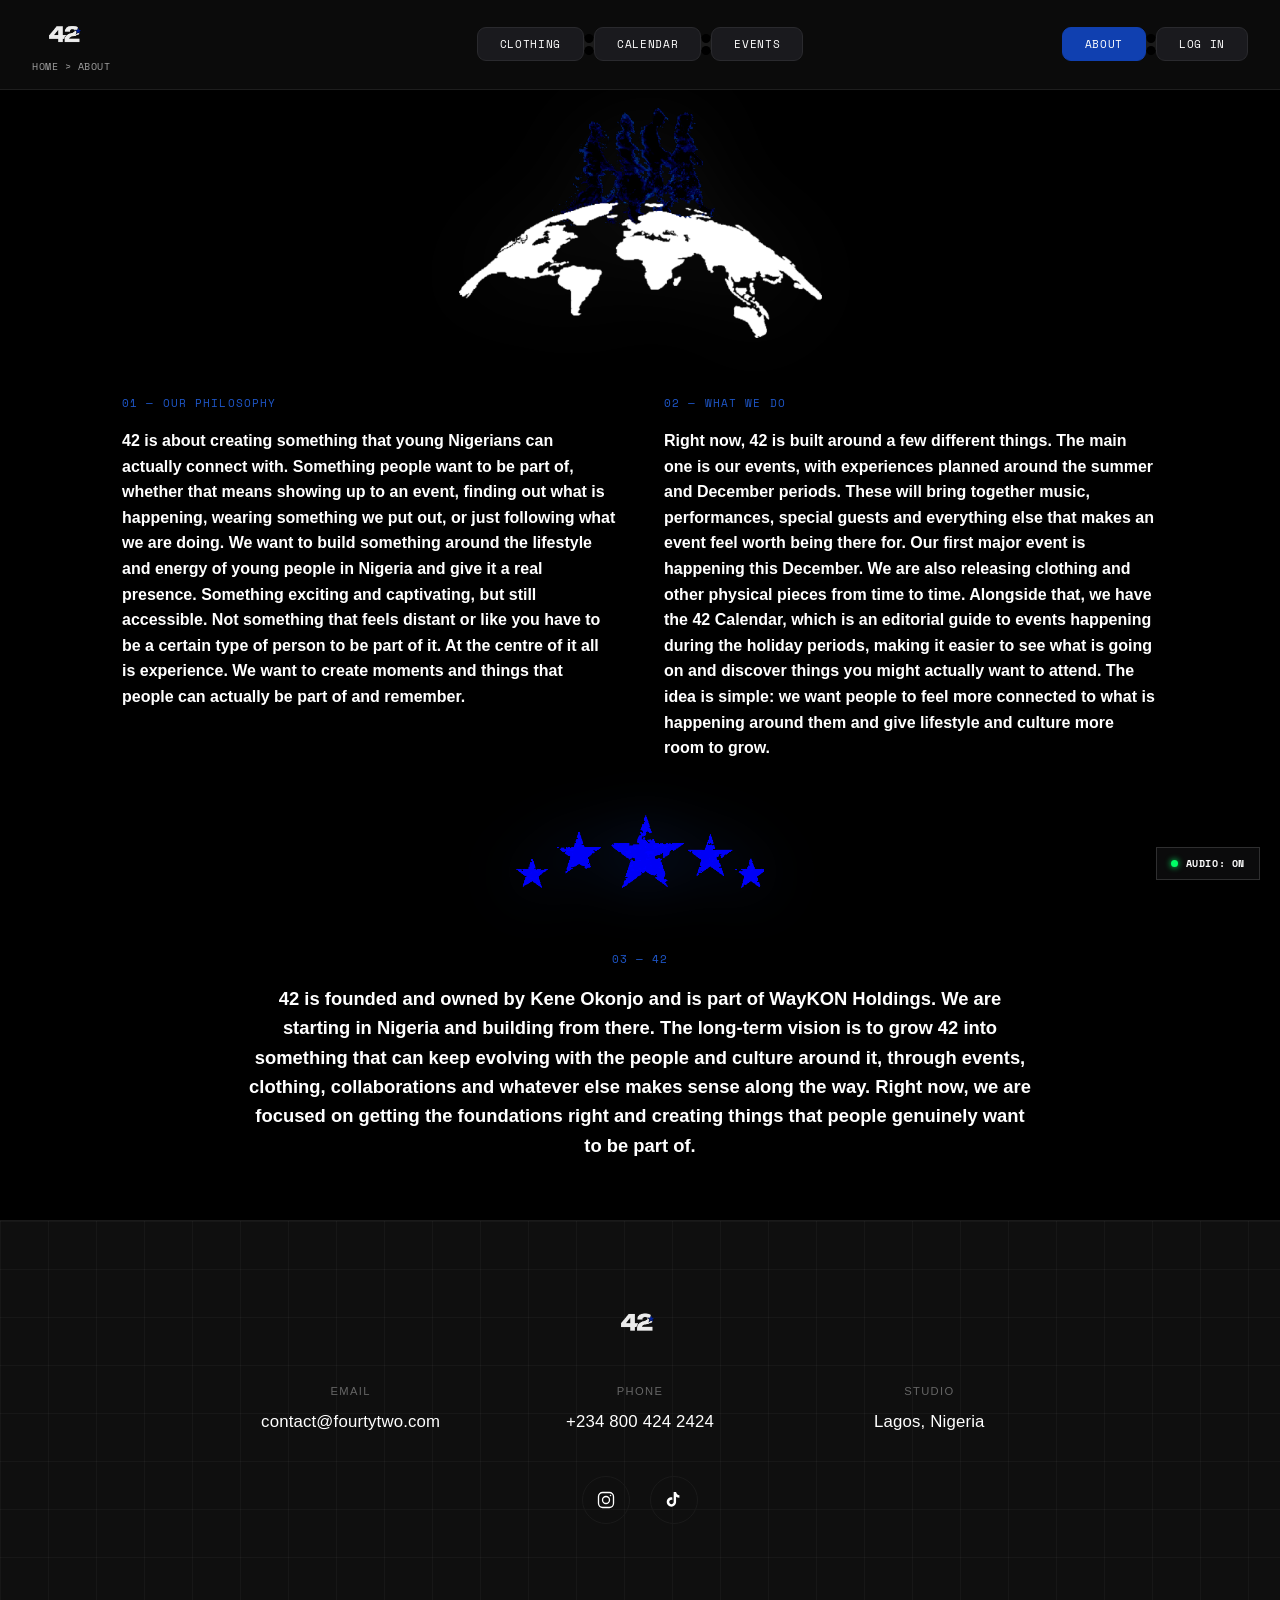
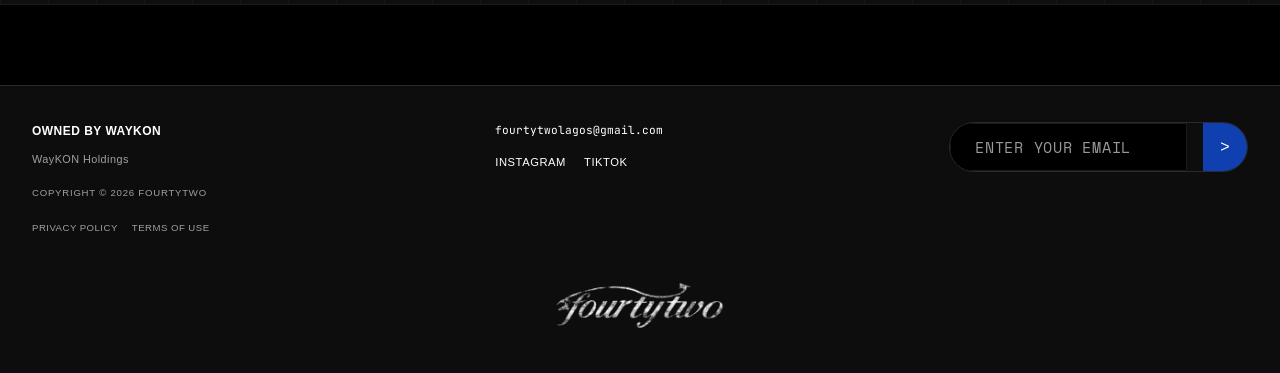
==== commit f51f47a2: "Fix pjax scroll-lock bug, add SEO/analytics/legal layer, revise About/Calendar copy Critical bug fix" ====
--- a/about.html
+++ b/about.html
@@ -4,9 +4,40 @@
     <meta charset="UTF-8">
     <meta name="viewport" content="width=device-width, initial-scale=1.0">
     <title>About - 42</title>
+    <meta name="description" content="42 is founded by Kene Okonjo and part of WayKON Holdings — building culture, events, and clothing rooted in the lifestyle and energy of young Nigerians.">
+    <link rel="canonical" href="https://fourtytwolagos.com/about.html">
+
+    <link rel="icon" type="image/png" href="assets/42-logo-black.png">
+    <link rel="apple-touch-icon" href="assets/42-logo-black.png">
+
+    <meta property="og:type" content="website">
+    <meta property="og:site_name" content="42">
+    <meta property="og:title" content="About - 42">
+    <meta property="og:description" content="42 is founded by Kene Okonjo and part of WayKON Holdings — building culture, events, and clothing rooted in the lifestyle and energy of young Nigerians.">
+    <meta property="og:image" content="https://fourtytwolagos.com/assets/42hooklogo.png">
+    <meta property="og:url" content="https://fourtytwolagos.com/about.html">
+
+    <meta name="twitter:card" content="summary_large_image">
+    <meta name="twitter:title" content="About - 42">
+    <meta name="twitter:description" content="42 is founded by Kene Okonjo and part of WayKON Holdings — building culture, events, and clothing rooted in the lifestyle and energy of young Nigerians.">
+    <meta name="twitter:image" content="https://fourtytwolagos.com/assets/42hooklogo.png">
+
     <link rel="stylesheet" href="header-footer.css">
     <link rel="stylesheet" href="styles.css">
     <link rel="stylesheet" href="audio-widget.css">
+
+    <script type="application/ld+json">
+    {
+        "@context": "https://schema.org",
+        "@type": "Organization",
+        "name": "42",
+        "url": "https://fourtytwolagos.com/",
+        "logo": "https://fourtytwolagos.com/assets/42logowhite.png",
+        "founder": { "@type": "Person", "name": "Kene Okonjo" },
+        "parentOrganization": { "@type": "Organization", "name": "WayKON Holdings" },
+        "areaServed": "NG"
+    }
+    </script>
 </head>
 <body>
     <header class="pdp-header">
@@ -55,44 +86,60 @@
 
     <main class="about-canvas">
         <section class="about-globe">
-            <img src="assets/about-globe.png" alt="World map with walking figures" class="about-globe-img">
+            <img src="assets/about-globe.png" alt="Illustration of a world map with walking figures" class="about-globe-img" loading="eager">
         </section>
 
         <section class="about-columns">
             <div class="about-col">
+                <span class="about-col-index">01 &mdash; Our Philosophy</span>
                 <p>
-                    42 is a culture and experiences company owned by WayKON Holdings. We are building
-                    a long-term cultural platform, not a one-dimensional event business &mdash; developing
-                    recognizable properties, experiences, products, and cultural projects under one
-                    master brand with a globally credible identity.
+                    42 is about creating something that young Nigerians can actually connect with.
+                    Something people want to be part of, whether that means showing up to an event,
+                    finding out what is happening, wearing something we put out, or just following
+                    what we are doing. We want to build something around the lifestyle and energy of
+                    young people in Nigeria and give it a real presence. Something exciting and
+                    captivating, but still accessible. Not something that feels distant or like you
+                    have to be a certain type of person to be part of it. At the centre of it all is
+                    experience. We want to create moments and things that people can actually be part
+                    of and remember.
                 </p>
             </div>
             <div class="about-col">
+                <span class="about-col-index">02 &mdash; What We Do</span>
                 <p>
-                    Based in Lagos, Nigeria, our work spans curated experiences, limited physical
-                    objects, a discovery calendar for cultural moments, and a permanent archive &mdash;
-                    each selective, intentional, and built for long-term brand value over frequency
-                    or hype.
+                    Right now, 42 is built around a few different things. The main one is our events,
+                    with experiences planned around the summer and December periods. These will bring
+                    together music, performances, special guests and everything else that makes an
+                    event feel worth being there for. Our first major event is happening this
+                    December. We are also releasing clothing and other physical pieces from time to
+                    time. Alongside that, we have the 42 Calendar, which is an editorial guide to
+                    events happening during the holiday periods, making it easier to see what is going
+                    on and discover things you might actually want to attend. The idea is simple: we
+                    want people to feel more connected to what is happening around them and give
+                    lifestyle and culture more room to grow.
                 </p>
             </div>
         </section>
 
         <section class="about-stars">
-            <img src="assets/about-stars.png" alt="" class="about-stars-img">
+            <img src="assets/about-stars.png" alt="" class="about-stars-img" loading="lazy">
         </section>
 
         <section class="about-full">
+            <span class="about-full-index">03 &mdash; 42</span>
             <p>
-                We are not a generic party promotion company, a conventional nightclub promoter,
-                a cheap nightlife brand, or an influencer-driven label. Every project we release is
-                measured against financial viability, operational control, and the atmosphere it
-                creates &mdash; culture built with intention, not chased for attention.
+                42 is founded and owned by Kene Okonjo and is part of WayKON Holdings. We are
+                starting in Nigeria and building from there. The long-term vision is to grow 42 into
+                something that can keep evolving with the people and culture around it, through
+                events, clothing, collaborations and whatever else makes sense along the way. Right
+                now, we are focused on getting the foundations right and creating things that people
+                genuinely want to be part of.
             </p>
         </section>
 
         <section class="about-contact" id="contact">
             <div class="about-contact-inner">
-                <img src="assets/42logowhite.png" alt="42" class="about-contact-logo">
+                <img src="assets/42logowhite.png" alt="42" class="about-contact-logo" loading="lazy">
 
                 <div class="about-contact-grid">
                     <div class="about-contact-block">
@@ -133,6 +180,10 @@
                 <p class="footer-owner">Owned by WayKON</p>
                 <p class="footer-owner-sub">WayKON Holdings</p>
                 <p class="footer-copyright">Copyright &copy; 2026 Fourtytwo</p>
+                <div class="footer-legal-links">
+                    <a href="privacy.html" class="footer-link">Privacy Policy</a>
+                    <a href="terms.html" class="footer-link">Terms of Use</a>
+                </div>
             </div>
 
             <div class="footer-col footer-contact">
@@ -152,7 +203,7 @@
         </div>
 
         <div class="footer-hero">
-            <img src="assets/42hooklogo.png" alt="42" class="footer-hero-logo">
+            <img src="assets/42hooklogo.png" alt="fourtytwo" class="footer-hero-logo" loading="lazy">
         </div>
     </footer>
 
@@ -186,7 +237,8 @@
         <span class="audio-status-light"></span>
         <span class="audio-label">Audio: On</span>
     </button>
-    <script src="audio.js"></script>
-    <script src="pjax.js"></script>
+    <script src="analytics.js" defer></script>
+    <script src="audio.js" defer></script>
+    <script src="pjax.js" defer></script>
 </body>
 </html>
--- a/header-footer.css
+++ b/header-footer.css
@@ -34,9 +34,14 @@
 }
 
 /* Compensates for the header's own height now that it's removed from
-   normal flow — keeps every page's content clear of the fixed bar. */
+   normal flow — keeps every page's content clear of the fixed bar.
+   Explicit scroll rules guard against any page-specific stylesheet
+   (e.g. directory.css) leaving overflow locked after a pjax swap —
+   belt-and-suspenders on top of the pjax stylesheet-reconciliation fix. */
 body {
     padding-top: 84px;
+    overflow-y: auto;
+    overflow-x: hidden;
 }
 
 .header-left {
@@ -284,6 +289,21 @@
     font-size: 0.6rem;
 }
 
+.footer-legal-links {
+    display: flex;
+    gap: 14px;
+    margin-top: 10px;
+}
+
+.footer-legal-links .footer-link {
+    font-size: 0.6rem;
+    color: var(--grey);
+}
+
+.footer-legal-links .footer-link:hover {
+    color: var(--accent-hover);
+}
+
 .footer-link {
     color: var(--ink);
     text-decoration: none;
--- a/styles.css
+++ b/styles.css
@@ -814,17 +814,21 @@
 
 .about-globe-img {
     width: 100%;
-    max-width: 640px;
+    max-width: 380px;
     height: auto;
+    margin: 0 auto;
     display: block;
+    mix-blend-mode: screen;
     filter: drop-shadow(0 0 40px rgba(255, 255, 255, 0.06));
 }
 
 .about-stars-img {
     width: 100%;
-    max-width: 480px;
+    max-width: 260px;
     height: auto;
+    margin: 0 auto;
     display: block;
+    mix-blend-mode: screen;
     filter: drop-shadow(0 0 30px rgba(30, 86, 200, 0.35));
 }
 
@@ -832,28 +836,41 @@
     display: grid;
     grid-template-columns: 1fr 1fr;
     gap: 3rem;
+    align-items: start;
     max-width: 1100px;
     margin: 24px auto;
     padding: 0 2rem;
 }
 
-.about-col p {
+.about-col-index,
+.about-full-index {
+    display: block;
+    font-family: 'Space Mono', monospace;
+    font-size: 0.7rem;
+    letter-spacing: 0.1em;
+    text-transform: uppercase;
+    color: var(--accent-blue);
+    margin-bottom: 1rem;
+}
+
+.about-col p,
+.about-full p {
+    font-family: "Helvetica Neue Bold", "Helvetica Neue", Helvetica, Arial, sans-serif;
+    font-weight: 700;
+    color: #FFFFFF;
     font-size: 1rem;
-    color: var(--text-secondary);
-    line-height: 1.8;
+    line-height: 1.6;
 }
 
 .about-full {
-    max-width: 900px;
-    margin: 40px auto;
+    max-width: 850px;
+    margin: 2rem auto;
     padding: 0 2rem;
     text-align: center;
 }
 
 .about-full p {
     font-size: 1.15rem;
-    color: var(--text-secondary);
-    line-height: 1.8;
 }
 
 /* ===== About Page — Contact & Social Showcase ===== */
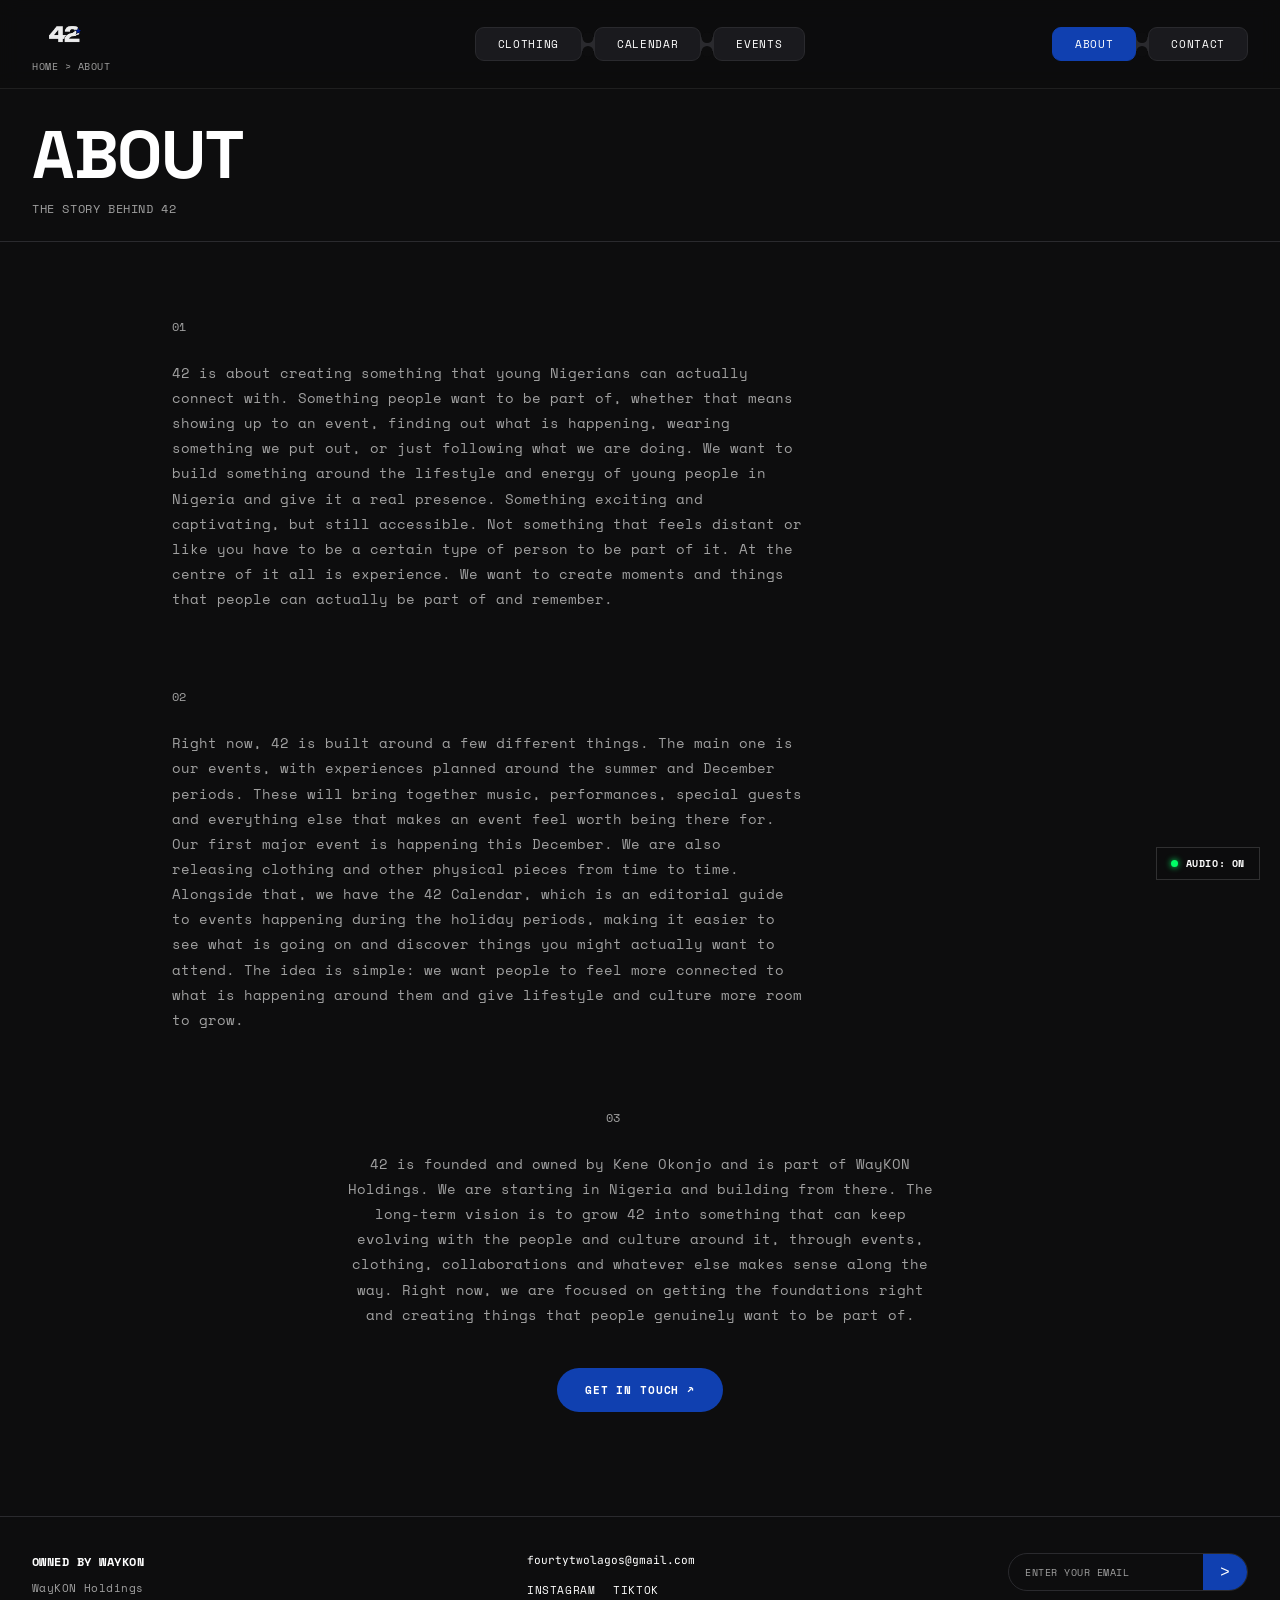
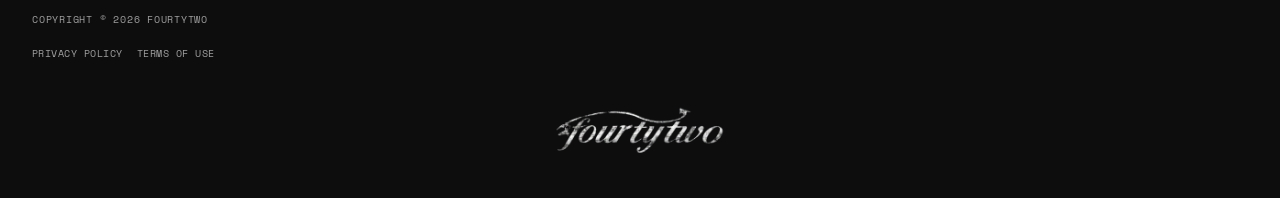
==== commit 6e83aeaa: "Redesign About page, split Contact into its own page, fix audio/marquee/loading - Audio: start playb" ====
--- a/about.html
+++ b/about.html
@@ -23,7 +23,7 @@
     <meta name="twitter:image" content="https://fourtytwolagos.com/assets/42hooklogo.png">
 
     <link rel="stylesheet" href="header-footer.css">
-    <link rel="stylesheet" href="styles.css">
+    <link rel="stylesheet" href="about.css">
     <link rel="stylesheet" href="audio-widget.css">
 
     <script type="application/ld+json">
@@ -63,7 +63,7 @@
                 <div class="ticket-group">
                     <a href="about.html" class="ticket-tab active">About</a>
                     <span class="ticket-neck"></span>
-                    <a href="#" class="ticket-tab">Log In</a>
+                    <a href="contact.html" class="ticket-tab">Contact</a>
                 </div>
             </div>
             <button class="hamburger-btn" id="hamburgerBtn" aria-label="Open menu">
@@ -80,99 +80,70 @@
             <a href="clothing.html" class="mobile-menu-item"><span class="mm-index">0003</span>Clothing</a>
             <a href="calendar.html" class="mobile-menu-item"><span class="mm-index">0004</span>Calendar</a>
             <a href="about.html" class="mobile-menu-item active"><span class="mm-index">0005</span>About</a>
-            <a href="about.html#contact" class="mobile-menu-item"><span class="mm-index">0006</span>Contact</a>
+            <a href="contact.html" class="mobile-menu-item"><span class="mm-index">0006</span>Contact</a>
         </nav>
     </div>
 
-    <main class="about-canvas">
-        <section class="about-globe">
-            <img src="assets/about-globe.png" alt="Illustration of a world map with walking figures" class="about-globe-img" loading="eager">
-        </section>
-
-        <section class="about-columns">
-            <div class="about-col">
-                <span class="about-col-index">01 &mdash; Our Philosophy</span>
-                <p>
-                    42 is about creating something that young Nigerians can actually connect with.
-                    Something people want to be part of, whether that means showing up to an event,
-                    finding out what is happening, wearing something we put out, or just following
-                    what we are doing. We want to build something around the lifestyle and energy of
-                    young people in Nigeria and give it a real presence. Something exciting and
-                    captivating, but still accessible. Not something that feels distant or like you
-                    have to be a certain type of person to be part of it. At the centre of it all is
-                    experience. We want to create moments and things that people can actually be part
-                    of and remember.
-                </p>
-            </div>
-            <div class="about-col">
-                <span class="about-col-index">02 &mdash; What We Do</span>
-                <p>
-                    Right now, 42 is built around a few different things. The main one is our events,
-                    with experiences planned around the summer and December periods. These will bring
-                    together music, performances, special guests and everything else that makes an
-                    event feel worth being there for. Our first major event is happening this
-                    December. We are also releasing clothing and other physical pieces from time to
-                    time. Alongside that, we have the 42 Calendar, which is an editorial guide to
-                    events happening during the holiday periods, making it easier to see what is going
-                    on and discover things you might actually want to attend. The idea is simple: we
-                    want people to feel more connected to what is happening around them and give
-                    lifestyle and culture more room to grow.
-                </p>
-            </div>
-        </section>
-
-        <section class="about-stars">
-            <img src="assets/about-stars.png" alt="" class="about-stars-img" loading="lazy">
-        </section>
-
-        <section class="about-full">
-            <span class="about-full-index">03 &mdash; 42</span>
-            <p>
-                42 is founded and owned by Kene Okonjo and is part of WayKON Holdings. We are
-                starting in Nigeria and building from there. The long-term vision is to grow 42 into
-                something that can keep evolving with the people and culture around it, through
-                events, clothing, collaborations and whatever else makes sense along the way. Right
-                now, we are focused on getting the foundations right and creating things that people
-                genuinely want to be part of.
-            </p>
-        </section>
-
-        <section class="about-contact" id="contact">
-            <div class="about-contact-inner">
-                <img src="assets/42logowhite.png" alt="42" class="about-contact-logo" loading="lazy">
-
-                <div class="about-contact-grid">
-                    <div class="about-contact-block">
-                        <span class="about-contact-label">Email</span>
-                        <a href="mailto:contact@fourtytwo.com" class="about-contact-value">contact@fourtytwo.com</a>
-                    </div>
-                    <div class="about-contact-block">
-                        <span class="about-contact-label">Phone</span>
-                        <a href="tel:+2348004242424" class="about-contact-value">+234 800 424 2424</a>
-                    </div>
-                    <div class="about-contact-block">
-                        <span class="about-contact-label">Studio</span>
-                        <span class="about-contact-value">Lagos, Nigeria</span>
-                    </div>
-                </div>
-
-                <div class="about-social-row">
-                    <a href="#" class="social-badge" target="_blank" rel="noopener" aria-label="Instagram">
-                        <svg viewBox="0 0 24 24" fill="none" stroke="currentColor" stroke-width="1.6">
-                            <rect x="3" y="3" width="18" height="18" rx="5"/>
-                            <circle cx="12" cy="12" r="4.2"/>
-                            <circle cx="17.4" cy="6.6" r="0.9" fill="currentColor" stroke="none"/>
-                        </svg>
-                    </a>
-                    <a href="#" class="social-badge" target="_blank" rel="noopener" aria-label="TikTok">
-                        <svg viewBox="0 0 24 24" fill="currentColor" stroke="none">
-                            <path d="M14.5 2.5c.4 2.1 1.8 3.6 4 3.9v3c-1.5 0-2.9-.4-4-1.2v6.2c0 3.1-2.5 5.6-5.6 5.6S3.3 17.5 3.3 14.4 5.8 8.8 8.9 8.8c.4 0 .8 0 1.1.1v3.1c-.3-.1-.7-.2-1.1-.2-1.4 0-2.6 1.2-2.6 2.6s1.2 2.6 2.6 2.6 2.7-1.1 2.7-2.6V2.5h3.5z"/>
-                        </svg>
-                    </a>
-                </div>
-            </div>
-        </section>
-    </main>
+    <section class="ab-header">
+        <h1 class="kinetic-clip" id="abTitle">About</h1>
+        <p>The story behind 42</p>
+    </section>
+
+    <section class="ab-block">
+        <div class="ab-section-head">
+            <span class="ab-section-index">01</span>
+            <h2 class="kinetic-clip">Our Philosophy</h2>
+        </div>
+        <p class="ab-copy">
+            42 is about creating something that young Nigerians can actually connect with.
+            Something people want to be part of, whether that means showing up to an event,
+            finding out what is happening, wearing something we put out, or just following
+            what we are doing. We want to build something around the lifestyle and energy of
+            young people in Nigeria and give it a real presence. Something exciting and
+            captivating, but still accessible. Not something that feels distant or like you
+            have to be a certain type of person to be part of it. At the centre of it all is
+            experience. We want to create moments and things that people can actually be part
+            of and remember.
+        </p>
+    </section>
+
+    <section class="ab-block">
+        <div class="ab-section-head">
+            <span class="ab-section-index">02</span>
+            <h2 class="kinetic-clip">What We Do</h2>
+        </div>
+        <p class="ab-copy">
+            Right now, 42 is built around a few different things. The main one is our events,
+            with experiences planned around the summer and December periods. These will bring
+            together music, performances, special guests and everything else that makes an
+            event feel worth being there for. Our first major event is happening this
+            December. We are also releasing clothing and other physical pieces from time to
+            time. Alongside that, we have the 42 Calendar, which is an editorial guide to
+            events happening during the holiday periods, making it easier to see what is going
+            on and discover things you might actually want to attend. The idea is simple: we
+            want people to feel more connected to what is happening around them and give
+            lifestyle and culture more room to grow.
+        </p>
+    </section>
+
+    <section class="ab-block ab-block--center">
+        <div class="ab-section-head ab-section-head--center">
+            <span class="ab-section-index">03</span>
+            <h2 class="kinetic-clip">42</h2>
+        </div>
+        <p class="ab-copy ab-copy--center">
+            42 is founded and owned by Kene Okonjo and is part of WayKON Holdings. We are
+            starting in Nigeria and building from there. The long-term vision is to grow 42 into
+            something that can keep evolving with the people and culture around it, through
+            events, clothing, collaborations and whatever else makes sense along the way. Right
+            now, we are focused on getting the foundations right and creating things that people
+            genuinely want to be part of.
+        </p>
+    </section>
+
+    <section class="ab-contact-teaser">
+        <a href="contact.html" class="ab-contact-cta">Get In Touch &#8599;</a>
+    </section>
 
     <footer class="pdp-footer">
         <div class="footer-top">
@@ -231,6 +202,25 @@
             e.preventDefault();
             globalNewsletterForm.reset();
         });
+
+        // ===== Kinetic clip-path header reveals =====
+        var abTitle = document.getElementById('abTitle');
+        requestAnimationFrame(function () { abTitle.classList.add('in-view'); });
+
+        var clipHeadings = document.querySelectorAll('.kinetic-clip:not(#abTitle)');
+        if ('IntersectionObserver' in window) {
+            var clipObserver = new IntersectionObserver(function (entries) {
+                entries.forEach(function (entry) {
+                    if (entry.isIntersecting) {
+                        entry.target.classList.add('in-view');
+                        clipObserver.unobserve(entry.target);
+                    }
+                });
+            }, { threshold: 0.4 });
+            clipHeadings.forEach(function (h) { clipObserver.observe(h); });
+        } else {
+            clipHeadings.forEach(function (h) { h.classList.add('in-view'); });
+        }
     </script>
 
     <button type="button" class="audio-widget" aria-label="Toggle background audio">
--- a/about.css
+++ b/about.css
@@ -0,0 +1,164 @@
+/* ===== 42 — About Page =====
+   Editorial, numbered-section layout matching the Events/Calendar
+   design language (Space Mono/Space Grotesk, shared --bg/--panel/
+   --accent tokens, kinetic-clip reveals) instead of the old
+   mismatched generic stylesheet. Header, mobile menu, ticket-tab
+   component, and footer come from header-footer.css (shared
+   site-wide). */
+
+@import url('https://fonts.googleapis.com/css2?family=Space+Mono:wght@400;700&family=Space+Grotesk:wght@600;700&display=swap');
+
+* {
+    margin: 0;
+    padding: 0;
+    box-sizing: border-box;
+}
+
+html, body {
+    width: 100%;
+    overflow-x: hidden;
+}
+
+body {
+    background-color: var(--bg);
+    color: var(--ink);
+    font-family: 'Space Mono', 'Courier Prime', monospace;
+    min-height: 100vh;
+}
+
+a {
+    color: inherit;
+}
+
+/* ===== Kinetic clip-path reveal (matches Events/Calendar) ===== */
+.kinetic-clip {
+    clip-path: inset(0 0 100% 0);
+    transition: clip-path 0.9s cubic-bezier(0.16, 1, 0.3, 1);
+}
+
+.kinetic-clip.in-view {
+    clip-path: inset(0 0 0% 0);
+}
+
+/* ===== Page Header ===== */
+.ab-header {
+    padding: 40px 32px 24px;
+    border-bottom: 1px solid var(--panel-border);
+}
+
+.ab-header h1 {
+    font-family: 'Space Grotesk', sans-serif;
+    font-size: clamp(2.4rem, 6vw, 4.2rem);
+    font-weight: 700;
+    letter-spacing: -0.02em;
+    line-height: 0.95;
+    text-transform: uppercase;
+}
+
+.ab-header p {
+    margin-top: 12px;
+    color: var(--grey);
+    font-size: 0.75rem;
+    letter-spacing: 0.05em;
+    text-transform: uppercase;
+}
+
+/* ===== Numbered Section Blocks ===== */
+.ab-block {
+    max-width: 1000px;
+    margin: 0 auto;
+    padding: 56px 32px 0;
+}
+
+.ab-block:last-of-type {
+    padding-bottom: 56px;
+}
+
+.ab-section-head {
+    display: flex;
+    align-items: baseline;
+    gap: 14px;
+    margin-bottom: 20px;
+}
+
+.ab-section-index {
+    font-family: 'Space Mono', monospace;
+    font-size: 0.75rem;
+    color: var(--grey);
+}
+
+.ab-section-head h2 {
+    font-family: 'Space Grotesk', sans-serif;
+    font-size: clamp(1.4rem, 3vw, 2.1rem);
+    text-transform: uppercase;
+    letter-spacing: -0.01em;
+    font-weight: 700;
+}
+
+.ab-copy {
+    color: var(--grey);
+    font-size: 0.85rem;
+    line-height: 1.85;
+    max-width: 70ch;
+}
+
+.ab-block--center {
+    text-align: center;
+}
+
+.ab-block--center .ab-section-head {
+    justify-content: center;
+}
+
+.ab-copy--center {
+    max-width: 65ch;
+    margin: 0 auto;
+}
+
+/* ===== Contact Teaser (links out to the dedicated Contact page) ===== */
+.ab-contact-teaser {
+    max-width: 1000px;
+    margin: 0 auto;
+    padding: 40px 32px 64px;
+    text-align: center;
+}
+
+.ab-contact-cta {
+    display: inline-flex;
+    align-items: center;
+    gap: 10px;
+    padding: 14px 28px;
+    background: var(--accent);
+    color: #ffffff;
+    text-decoration: none;
+    font-size: 0.68rem;
+    font-weight: 700;
+    letter-spacing: 0.08em;
+    text-transform: uppercase;
+    border-radius: 999px;
+    transition: background 0.2s ease, transform 0.15s ease;
+}
+
+.ab-contact-cta:hover {
+    background: var(--accent-hover);
+    transform: translateY(-1px);
+}
+
+/* ===== Responsive ===== */
+@media (max-width: 768px) {
+    .ab-header {
+        padding: 28px 20px 20px;
+    }
+
+    .ab-block {
+        padding: 40px 20px 0;
+    }
+
+    .ab-block:last-of-type {
+        padding-bottom: 40px;
+    }
+
+    .ab-contact-teaser {
+        padding: 32px 20px 48px;
+    }
+}
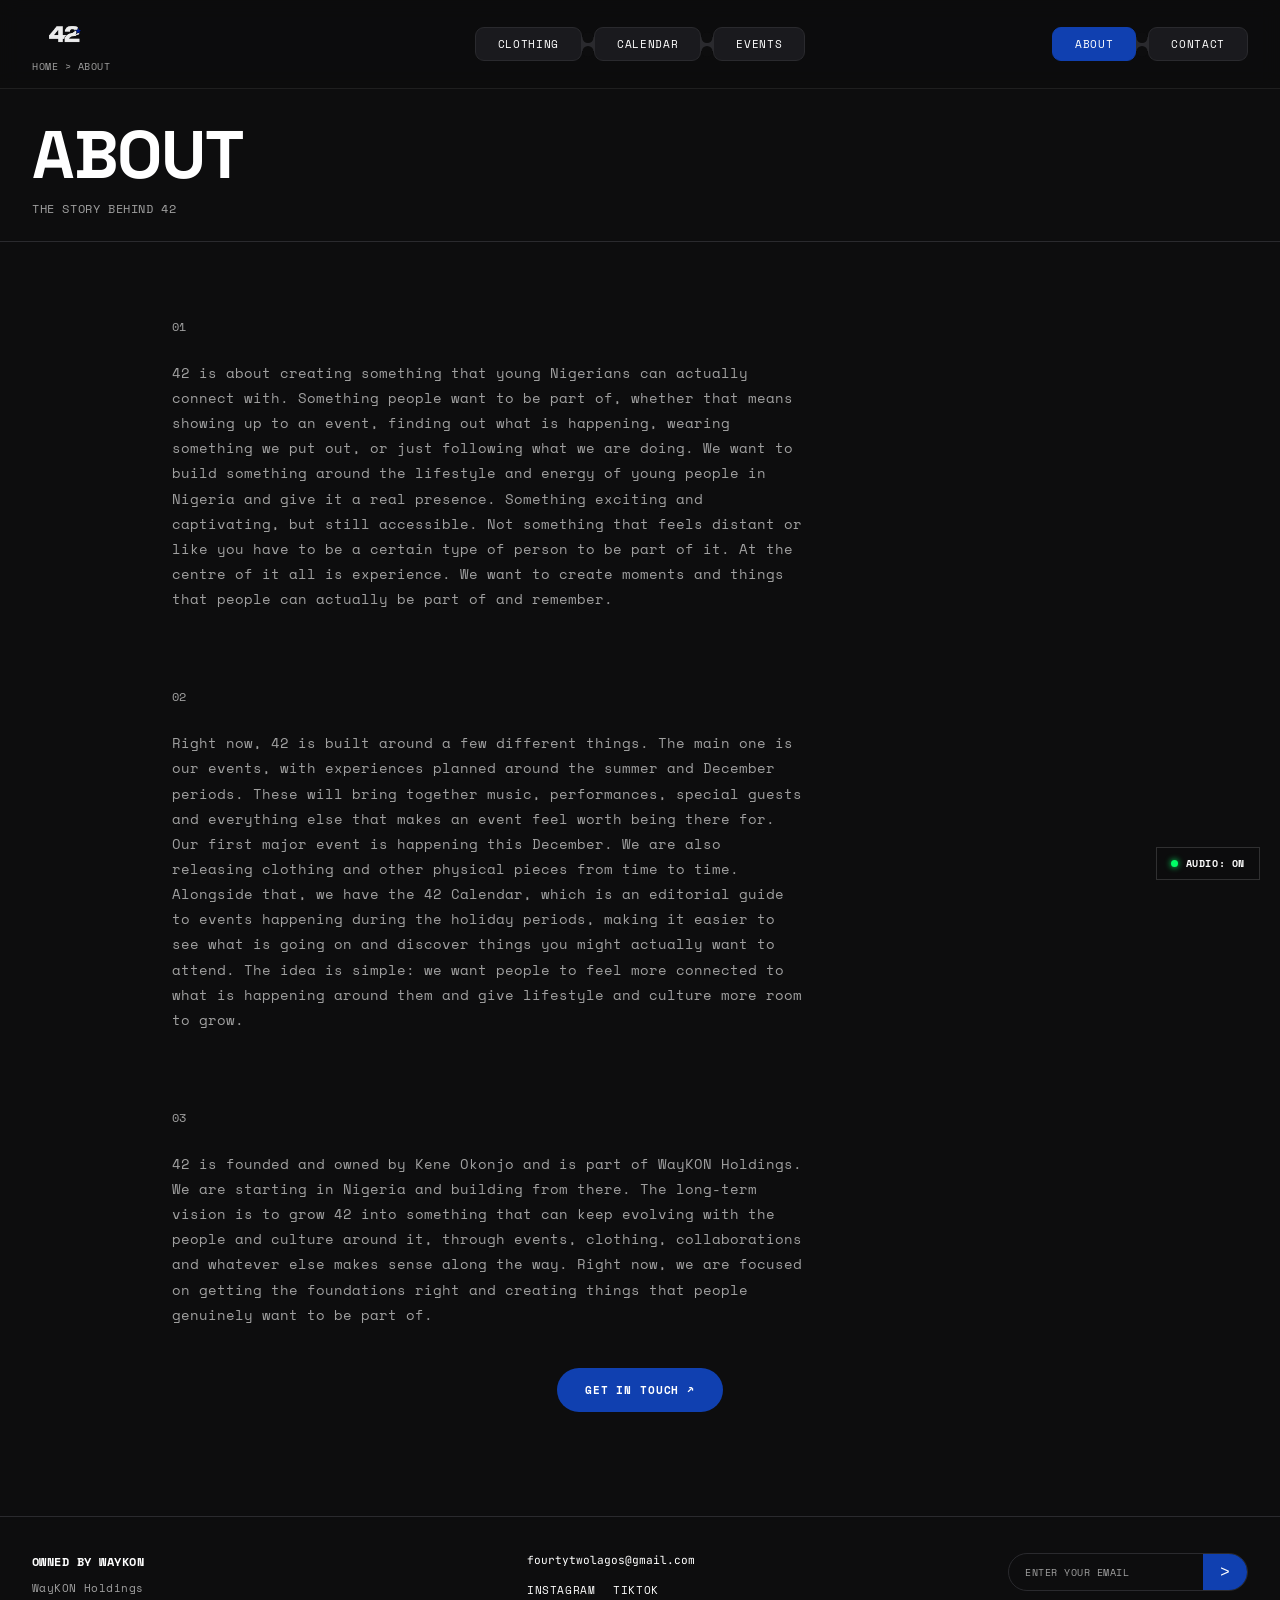
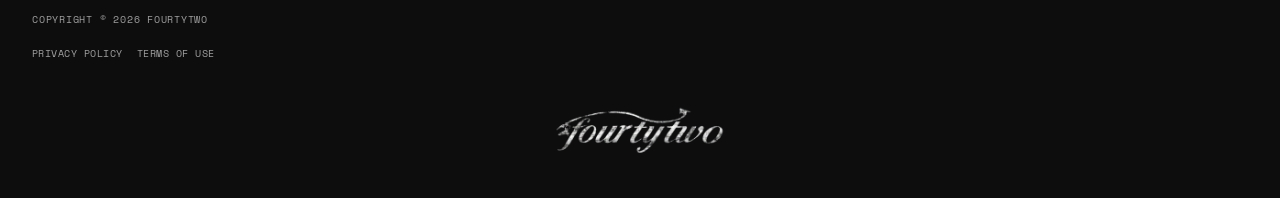
==== commit 209a012b: "Remove contact page background grid, align About section 03 with 01/02 - Contact page: drop the deco" ====
--- a/about.html
+++ b/about.html
@@ -126,12 +126,12 @@
         </p>
     </section>
 
-    <section class="ab-block ab-block--center">
-        <div class="ab-section-head ab-section-head--center">
+    <section class="ab-block">
+        <div class="ab-section-head">
             <span class="ab-section-index">03</span>
             <h2 class="kinetic-clip">42</h2>
         </div>
-        <p class="ab-copy ab-copy--center">
+        <p class="ab-copy">
             42 is founded and owned by Kene Okonjo and is part of WayKON Holdings. We are
             starting in Nigeria and building from there. The long-term vision is to grow 42 into
             something that can keep evolving with the people and culture around it, through
--- a/about.css
+++ b/about.css
@@ -102,19 +102,6 @@
     max-width: 70ch;
 }
 
-.ab-block--center {
-    text-align: center;
-}
-
-.ab-block--center .ab-section-head {
-    justify-content: center;
-}
-
-.ab-copy--center {
-    max-width: 65ch;
-    margin: 0 auto;
-}
-
 /* ===== Contact Teaser (links out to the dedicated Contact page) ===== */
 .ab-contact-teaser {
     max-width: 1000px;
